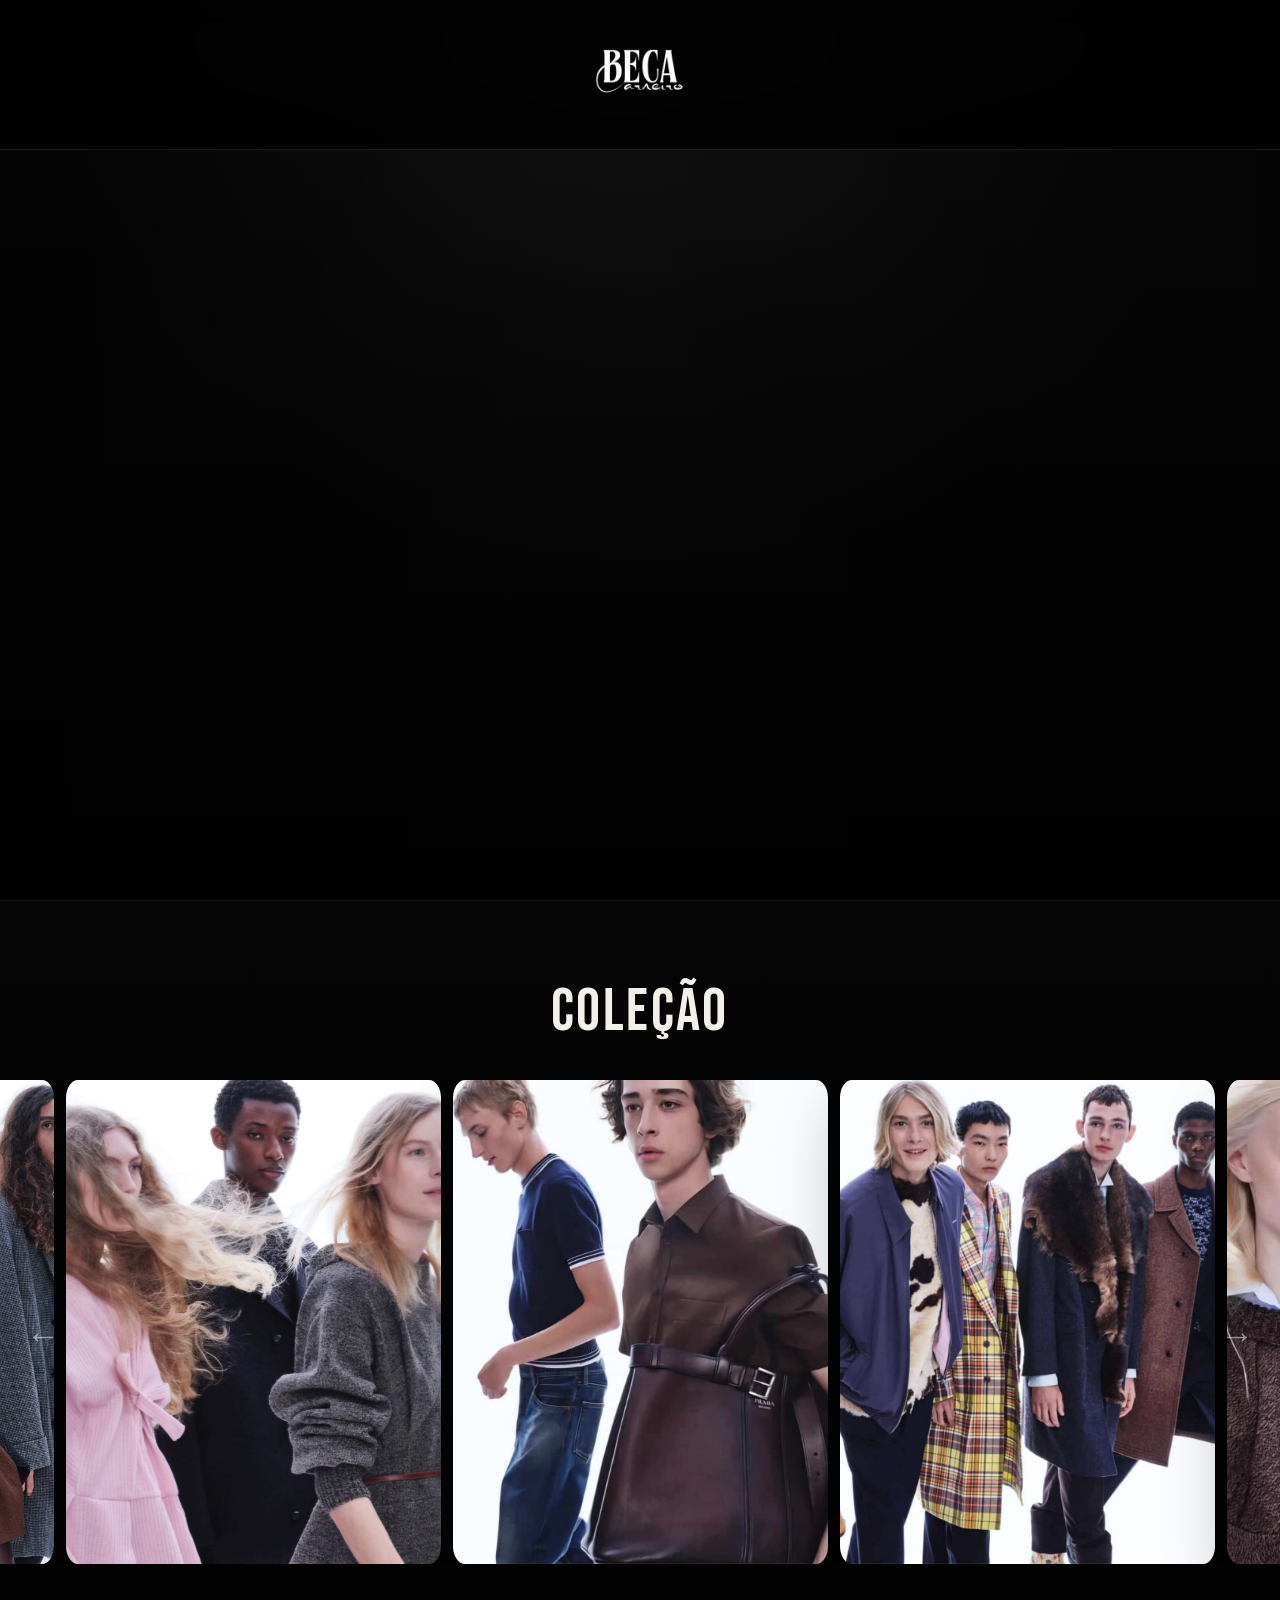
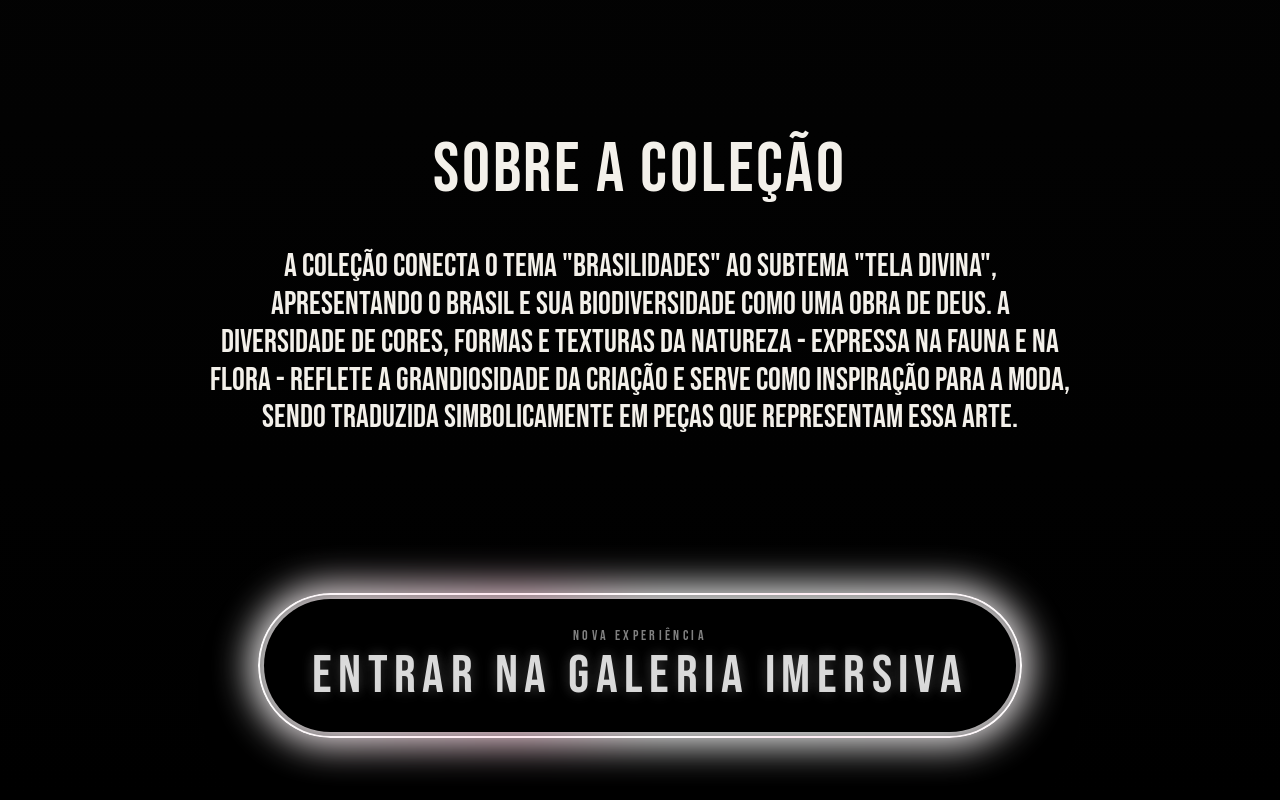
==== index.html @ 57ffba3f "Meu primeiro commit" ====
<!DOCTYPE html>
<html lang="pt-br">

<head>
    <meta charset="UTF-8">
    <meta name="viewport" content="width=device-width, initial-scale=1.0">
    <title>Beca Carneiro</title>
    <meta name="description"
        content="cada peça é pensada para destacar a sua essência. Trabalhamos com semijoias de alta qualidade, criadas com design moderno, brilho duradouro e acabamento impecável. Nosso propósito é oferecer acessórios que valorizam sua beleza natural e acompanham você em todos os momentos — do dia a dia às ocasiões mais especiais.">
    <link rel="stylesheet" href="css/reset.css">
    <link rel="stylesheet" href="css/slick.css">
    <link rel="stylesheet" href="css/slick-theme.css">
    <link rel="stylesheet" href="css/style.css">
</head>

<body>
    <header class="topo">
        <a class="topo-logo" href="index.html" aria-label="Voltar para a página inicial">
            <img src="assets/BECA-preto.png" alt="Beca Carneiro">
        </a>
       
    </header>

    <main>
        <section class="home">
            <video autoplay muted loop playsinline src="assets/video-gentle.mp4"></video>
        </section>

        <section class="galeria">
            <h2>Coleção</h2>

            <div class="galeria-fts">
                <img src="assets/galeria1.jpeg" alt="">
                <img src="assets/galeria2.jpeg" alt="">
                <img src="assets/galeria3.jpeg" alt="">
                <img src="assets/galeria4.jpeg" alt="">
                <img src="assets/galeria5.jpeg" alt="">
                <img src="assets/galeria6.jpeg" alt="">
            </div>

        </section>

        <section class="sobre">
            <div class="sobre-intro">
                <h2>Sobre a coleção</h2>
                <p class="sobre-destaque">
                    A coleção conecta o tema "Brasilidades" ao subtema "Tela Divina", apresentando o
                    Brasil e sua biodiversidade como uma obra de Deus. A diversidade de cores, formas e
                    texturas da natureza - expressa na fauna e na flora - reflete a grandiosidade da
                    criação e serve como inspiração para a moda, sendo traduzida simbolicamente em peças
                    que representam essa arte.
                </p>
            </div>
        </section>

        <section class="botao">
            <a class="botao-galeria" href="sobre.html">
                <span class="botao-surface" aria-hidden="true"></span>
                <span class="botao-kicker">Nova experiência</span>
                <strong>Entrar na galeria imersiva</strong>
                <small>Veja a moldura em destaque e navegue pela outra página</small>
            </a>
        </section>


    </main>
    <script src="https://code.jquery.com/jquery-3.7.1.min.js"
        integrity="sha256-/JqT3SQfawRcv/BIHPThkBvs0OEvtFFmqPF/lYI/Cxo=" crossorigin="anonymous"></script>
    <script src="js/slick.min.js"></script>
    
    <script src="js/script.js"></script>

</body>

</html>
---- css/style.css ----
body {
    background:
        radial-gradient(circle at top, rgba(255, 255, 255, 0.06), transparent 24%),
        linear-gradient(180deg, #070707 0%, #030303 58%, #000 100%);
    color: #f3f0ea;
    padding-top: 100px;
}

@font-face {
    font-family: 'BebasNeue-Regular';
    src: url(../fonts/BebasNeue-Regular.ttf) format("truetype");
    font-weight: normal;
    font-style: normal;
}

:root {
    --bebas: "BebasNeue-Regular";
    --paper: #f3f0ea;
    --muted: rgba(243, 240, 234, 0.72);
    --line: rgba(255, 255, 255, 0.1);
    --line-soft: rgba(255, 255, 255, 0.06);
    --panel: rgba(255, 255, 255, 0.03);
}

* {
    box-sizing: border-box;
}

.topo {
    position: fixed;
    top: 0;
    left: 0;
    z-index: 1000;
    width: 100%;
    min-height: 100px;
    display: flex;
    justify-content: center;
    align-items: center;
    padding: 18px 32px;
    background: rgba(0, 0, 0, 0.82);
    border-bottom: 1px solid var(--line);
    backdrop-filter: blur(14px);
}

.topo-logo {
    display: inline-flex;
    align-items: center;
}

.topo-logo img {
    width: 200px;
    display: block;
}

.topo-menu {
    display: flex;
    align-items: center;
    gap: 24px;
}

.topo-menu a {
    position: relative;
    color: var(--paper);
    font-family: var(--bebas);
    font-size: 28px;
    letter-spacing: 0.06em;
    text-decoration: none;
    transition: opacity .25s ease;
}

.topo-menu a::after {
    content: "";
    position: absolute;
    left: 0;
    bottom: -8px;
    width: 100%;
    height: 1px;
    background: rgba(255, 255, 255, 0.65);
    transform: scaleX(0);
    transform-origin: center;
    transition: transform .25s ease;
}

.topo-menu a:hover,
.topo-menu a[aria-current="page"] {
    opacity: 0.86;
}

.topo-menu a:hover::after,
.topo-menu a[aria-current="page"]::after {
    transform: scaleX(1);
}

.home {
    position: relative;
    min-height: calc(100vh - 100px);
    overflow: hidden;
    border-bottom: 1px solid var(--line-soft);
}

.home::before {
    content: "";
    position: absolute;
    inset: 0;
    background:
        linear-gradient(180deg, rgba(0, 0, 0, 0.1), rgba(0, 0, 0, 0.5) 78%, rgba(0, 0, 0, 0.75)),
        linear-gradient(90deg, rgba(0, 0, 0, 0.34), transparent 45%, rgba(0, 0, 0, 0.26));
    pointer-events: none;
}

.home video {
    display: block;
    width: 100%;
    height: calc(100vh - 100px);
    object-fit: cover;
    filter: saturate(0.8) contrast(1.04) brightness(0.8);
}

.galeria {
    padding: 84px 0 0;
}

.galeria h2,
.sobre h2 {
    margin: 0 0 28px;
    text-align: center;
    color: var(--paper);
    font-size: clamp(52px, 6vw, 60px);
    line-height: 0.92;
    letter-spacing: 0.04em;
    font-family: var(--bebas);
}

.galeria-fts {
    margin-top: 0;
    padding: 12px 0 26px;
}

.galeria-fts .slick-slide {
    padding: 0 6px;
}

.galeria-fts img {
    width: 100%;
    aspect-ratio: 0.8 / 1;
    object-fit: cover;
    display: block;
    border-radius: 18px;
    filter: grayscale(0.08) contrast(1.02);
    box-shadow: 0 26px 60px rgba(0, 0, 0, 0.22);
}

.galeria-fts .slick-slide.slick-center img {
    box-shadow: 0 38px 90px rgba(0, 0, 0, 0.36);
}

.galeria-fts .slick-prev:before,
.galeria-fts .slick-next:before {
    font-size: 34px;
    color: rgba(255, 255, 255, 0.7);
}

.galeria-fts .slick-prev {
    left: 26px;
    z-index: 1;
}

.galeria-fts .slick-next {
    right: 40px;
}

.sobre {
    max-width: 980px;
    margin: 110px auto 0;
    padding: 0 24px;
}

.sobre h2 {
    
    font-size: 70px;
}
.sobre p {
    color: var(--paper);
    font-family: var(--bebas);
    font-size: 32px;
}

.sobre-intro {
    text-align: center;
    display: grid;
    gap: 18px;
    padding: 38px 34px;
    
    border-radius: 26px;
    
}

.sobre-destaque {
    max-width: 100%;
    margin: 0 auto;
    font-size: clamp(24px, 2.8vw, 32px);
    line-height: 1.18;
    color: var(--muted);
}

.botao {
    display: flex;
    justify-content: center;
    padding: 120px 24px 64px;
}

.botao-galeria {
    position: relative;
    width: min(760px, 100%);
    display: grid;
    gap: 8px;
    padding: 34px 40px;
    border-radius: 999px;
    text-decoration: none;
    color: var(--paper);
    background: #000;
    border: 0;
    box-shadow: 0 24px 60px rgba(0, 0, 0, 0.36);
    overflow: visible;
    transition:
        transform .28s ease,
        background .28s ease,
        box-shadow .28s ease;
    isolation: isolate;
    z-index: 0;
}

.botao-galeria::after {
    content: "";
    position: absolute;
    inset: -10px;
    border-radius: inherit;
    background: linear-gradient(90deg, #ffffff 0%, #ffdbe8 34%, #ffffff 52%, #ffffff 70%, hsl(336, 100%, 99%) 100%);
    filter: blur(18px);
    opacity: 0.9;
    z-index: -1;
    pointer-events: none;
    transition:
        opacity .28s ease,
        transform .28s ease,
        filter .28s ease;
}

.botao-galeria::before {
    content: "";
    position: absolute;
    inset: -2px;
    border-radius: inherit;
    padding: 2px;
    background: linear-gradient(90deg, #fcfcfc 0%, #fffdfe 34%, #ffffff 52%, #ffd0e2 70%, #ffffff 100%);
    -webkit-mask:
        linear-gradient(#000 0 0) content-box,
        linear-gradient(#000 0 0);
    -webkit-mask-composite: xor;
    mask-composite: exclude;
    z-index: -1;
}

.botao-galeria > * {
    position: relative;
    z-index: 2;
}

.botao-galeria .botao-surface {
    position: absolute;
    inset: 4px;
    border-radius: inherit;
    background: #000;
    z-index: 1;
    pointer-events: none;
}

.botao-galeria:hover {
    transform: translateY(-5px);
    background: #000;
    box-shadow:
        0 30px 74px rgba(0, 0, 0, 0.46),
        0 0 24px rgba(255, 255, 255, 0.18),
        0 0 30px rgba(255, 255, 255, 0.16);
}


.botao-galeria:hover::after {
    transform: scale(1.03);
    filter: blur(24px);
    opacity: 1;
}

.botao-kicker {
    position: relative;
    z-index: 1;
    font-family: var(--bebas);
    font-size: 14px;
    letter-spacing: 0.24em;
    text-transform: uppercase;
    text-align: center;
    color: rgba(255, 255, 255, 0.5);
}

.botao-galeria strong {
    position: relative;
    z-index: 1;
    font-family: var(--bebas);
    font-size: clamp(34px, 4.2vw, 54px);
    line-height: 0.94;
    letter-spacing: 0.12em;
    text-align: center;
    font-weight: 400;
    color: rgba(255, 255, 255, 0.84);
    text-shadow:
        0 0 14px rgba(255, 255, 255, 0.14),
        0 0 14px rgba(255, 253, 254, 0.12);
}

.botao-galeria small {
    position: relative;
    z-index: 1;
    display: none;
}

@media (max-width: 600px) {
    body {
        padding-top: 88px;
    }

    .topo {
        min-height: 88px;
        padding: 14px 16px;
    }

    .topo img {
        width: 140px;
    }

    .topo-menu {
        gap: 14px;
    }

    .topo-menu a {
        font-size: 20px;
    }

    .home {
        min-height: calc(100vh - 88px);
    }

    .home video {
        height: calc(100vh - 88px);
    }

    .galeria {
        padding-top: 68px;
    }

    .sobre {
        margin-top: 76px;
        padding: 0 16px;
    }

    .sobre-intro {
        padding: 22px;
        border-radius: 20px;
    }

    .sobre p {
        font-size: 18px;
    }

    .botao {
        padding: 92px 16px 34px;
    }

    .botao-galeria {
        width: min(100%, 420px);
        gap: 6px;
        padding: 24px 22px;
    }
}
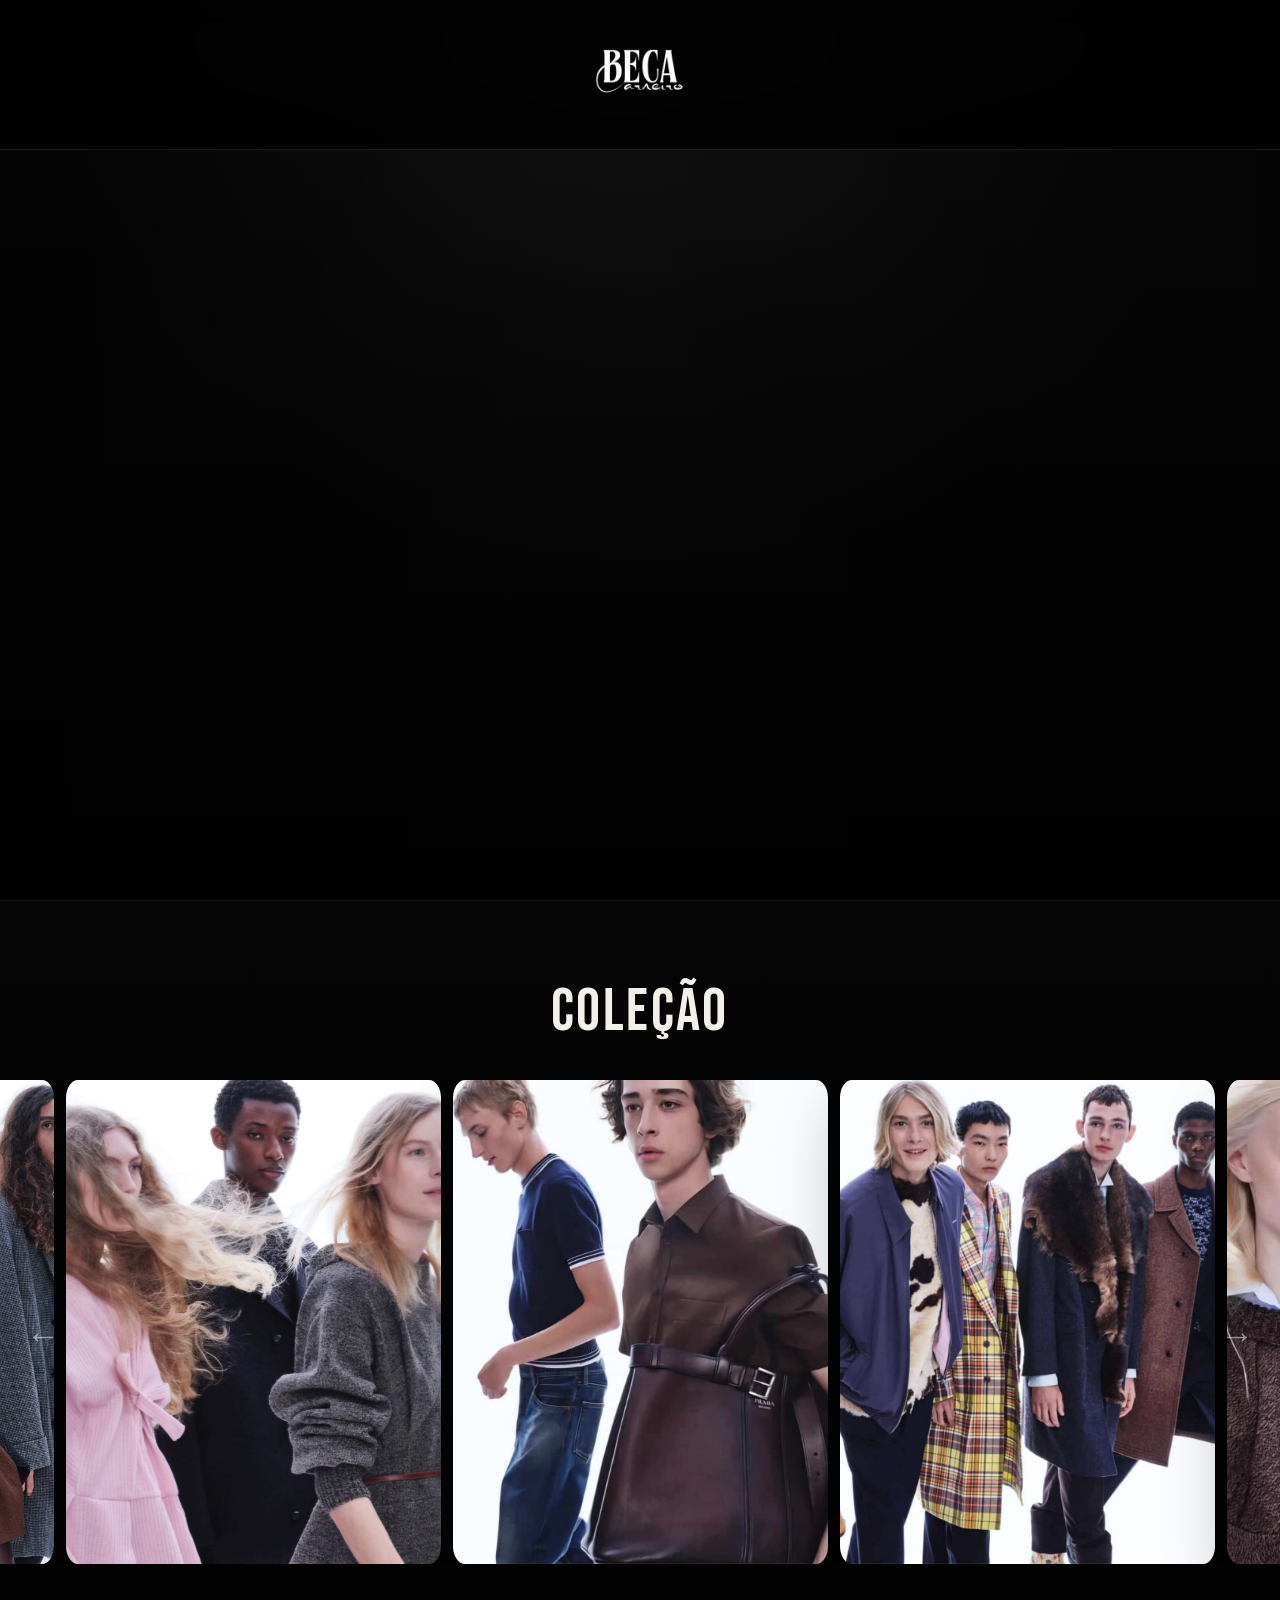
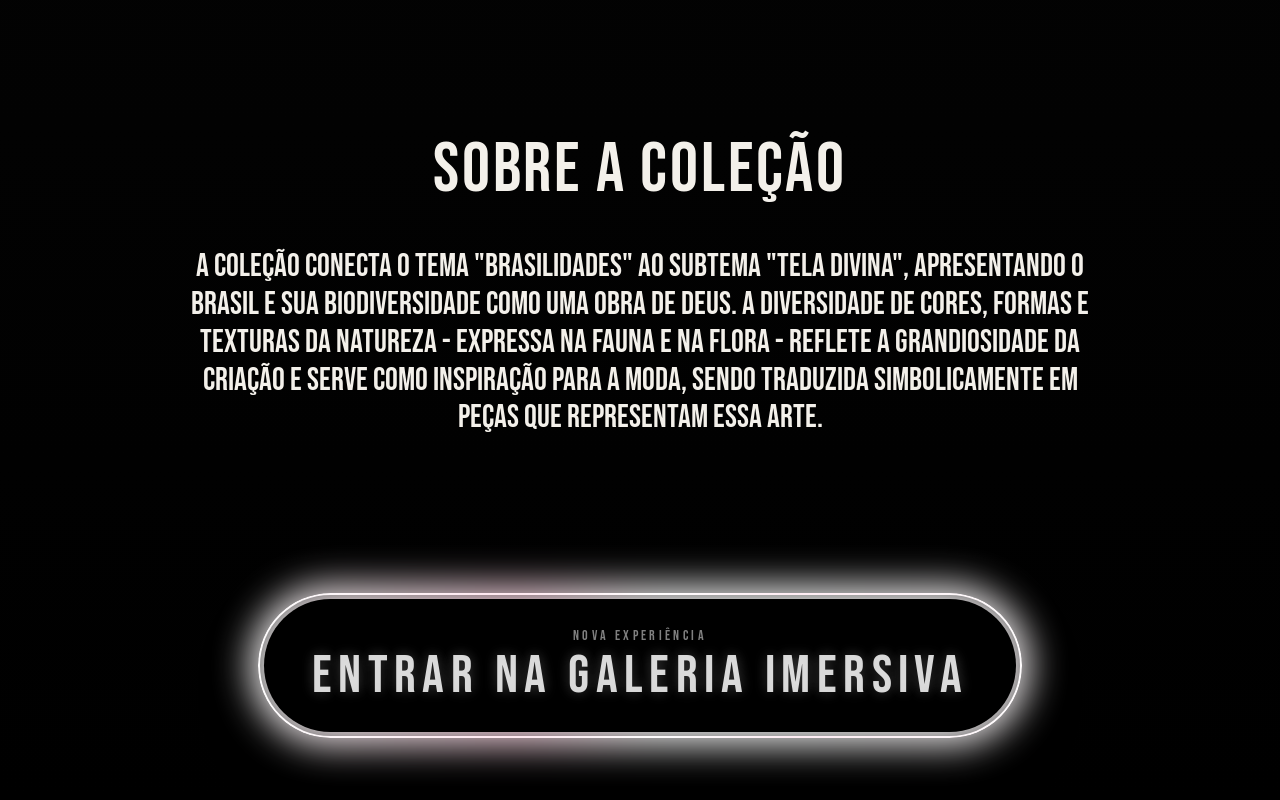
==== commit e5400f09: "Responsivo: Ajuste no responsivo de celular e tablet" ====
--- a/index.html
+++ b/index.html
@@ -11,6 +11,7 @@
     <link rel="stylesheet" href="css/slick.css">
     <link rel="stylesheet" href="css/slick-theme.css">
     <link rel="stylesheet" href="css/style.css">
+    <link rel="stylesheet" href="css/responsivo.css">
 </head>
 
 <body>
--- a/css/style.css
+++ b/css/style.css
@@ -24,6 +24,15 @@
 
 * {
     box-sizing: border-box;
+}
+
+html {
+    overflow-x: hidden;
+}
+
+img,
+video {
+    max-width: 100%;
 }
 
 .topo {
@@ -117,7 +126,7 @@
 }
 
 .galeria {
-    padding: 84px 0 0;
+    padding: clamp(56px, 8vw, 84px) 0 0;
 }
 
 .galeria h2,
@@ -170,19 +179,19 @@
 }
 
 .sobre {
-    max-width: 980px;
-    margin: 110px auto 0;
-    padding: 0 24px;
+    width: min(980px, calc(100% - 48px));
+    margin: clamp(72px, 10vw, 110px) auto 0;
+    padding: 0;
 }
 
 .sobre h2 {
     
-    font-size: 70px;
+    font-size: clamp(44px, 8vw, 70px);
 }
 .sobre p {
     color: var(--paper);
     font-family: var(--bebas);
-    font-size: 32px;
+    font-size: clamp(22px, 3.5vw, 32px);
 }
 
 .sobre-intro {
@@ -206,7 +215,7 @@
 .botao {
     display: flex;
     justify-content: center;
-    padding: 120px 24px 64px;
+    padding: clamp(76px, 10vw, 120px) 24px clamp(40px, 7vw, 64px);
 }
 
 .botao-galeria {
@@ -306,7 +315,7 @@
     position: relative;
     z-index: 1;
     font-family: var(--bebas);
-    font-size: clamp(34px, 4.2vw, 54px);
+    font-size: clamp(30px, 4.2vw, 54px);
     line-height: 0.94;
     letter-spacing: 0.12em;
     text-align: center;
@@ -322,62 +331,3 @@
     z-index: 1;
     display: none;
 }
-
-@media (max-width: 600px) {
-    body {
-        padding-top: 88px;
-    }
-
-    .topo {
-        min-height: 88px;
-        padding: 14px 16px;
-    }
-
-    .topo img {
-        width: 140px;
-    }
-
-    .topo-menu {
-        gap: 14px;
-    }
-
-    .topo-menu a {
-        font-size: 20px;
-    }
-
-    .home {
-        min-height: calc(100vh - 88px);
-    }
-
-    .home video {
-        height: calc(100vh - 88px);
-    }
-
-    .galeria {
-        padding-top: 68px;
-    }
-
-    .sobre {
-        margin-top: 76px;
-        padding: 0 16px;
-    }
-
-    .sobre-intro {
-        padding: 22px;
-        border-radius: 20px;
-    }
-
-    .sobre p {
-        font-size: 18px;
-    }
-
-    .botao {
-        padding: 92px 16px 34px;
-    }
-
-    .botao-galeria {
-        width: min(100%, 420px);
-        gap: 6px;
-        padding: 24px 22px;
-    }
-}
--- a/css/responsivo.css
+++ b/css/responsivo.css
@@ -0,0 +1,354 @@
+@media (max-width: 1024px) {
+    body {
+        padding-top: 92px;
+    }
+
+    .topo {
+        min-height: 92px;
+        padding: 16px 24px;
+    }
+
+    .topo-logo img {
+        width: 170px;
+    }
+
+    .home,
+    .home video {
+        min-height: calc(100svh - 92px);
+        height: calc(100svh - 92px);
+    }
+
+    .galeria-fts {
+        padding-bottom: 18px;
+    }
+
+    .galeria-fts img {
+        border-radius: 14px;
+    }
+
+    .sobre-intro {
+        padding: 30px 22px;
+    }
+
+    .hero-sobre {
+        grid-template-columns: 1fr;
+        gap: 14px;
+        padding-top: 24px;
+    }
+
+    .frame-scene {
+        min-height: auto;
+    }
+
+    .model-carousel {
+        max-width: 900px;
+        min-height: 590px;
+    }
+
+    .model-slide {
+        flex-basis: min(490px, 70vw);
+    }
+
+    .modelo-3d {
+        width: 68%;
+    }
+}
+
+@media (max-width: 760px) {
+    .galeria h2,
+    .sobre h2 {
+        margin-bottom: 20px;
+        font-size: clamp(42px, 13vw, 58px);
+    }
+
+    .galeria-fts .slick-slide {
+        padding: 0 5px;
+    }
+
+    .galeria-fts img {
+        aspect-ratio: 0.78 / 1;
+    }
+
+    .sobre {
+        width: min(100% - 28px, 620px);
+    }
+
+    .sobre-destaque {
+        line-height: 1.22;
+    }
+
+    .botao-galeria {
+        border-radius: 34px;
+    }
+}
+
+@media (max-width: 720px) {
+    body {
+        padding-top: 92px;
+    }
+
+    .topo {
+        min-height: 84px;
+        padding: 14px 16px;
+    }
+
+    .topo-logo img {
+        width: 140px;
+    }
+
+    .galeria-imersiva {
+        width: min(100% - 16px, 100%);
+        padding: 14px 0 38px;
+    }
+
+    .model-carousel {
+        min-height: min(118vw, 520px);
+        overflow: hidden;
+        transform: none !important;
+    }
+
+    .model-track {
+        gap: 18px;
+    }
+
+    .model-slide {
+        flex-basis: min(82vw, 390px);
+        opacity: 0;
+        transform: scale(0.82);
+    }
+
+    .model-slide.is-active {
+        opacity: 1;
+        transform: scale(1);
+    }
+
+    .frame-inner {
+        border-radius: 18px;
+    }
+
+    .modelo-3d {
+        top: 7%;
+        width: 78%;
+        height: 80%;
+    }
+
+    .frame-nav {
+        width: 52px;
+        height: 52px;
+        top: 48%;
+    }
+
+    .frame-nav span {
+        font-size: 30px;
+    }
+
+    .frame-scene {
+        flex-direction: column;
+        gap: 14px;
+        transform: none !important;
+    }
+
+    .frame-stage,
+    .scene-glow {
+        transform: none !important;
+    }
+
+    .frame-nav-prev {
+        left: 8px;
+    }
+
+    .frame-nav-next {
+        right: 8px;
+    }
+}
+
+@media (max-width: 600px) {
+    body {
+        padding-top: 88px;
+    }
+
+    .topo {
+        min-height: 88px;
+        padding: 14px 16px;
+    }
+
+    .topo img {
+        width: 140px;
+    }
+
+    .topo-menu {
+        gap: 14px;
+    }
+
+    .topo-menu a {
+        font-size: 20px;
+    }
+
+    .home {
+        min-height: calc(100vh - 88px);
+    }
+
+    .home video {
+        height: calc(100vh - 88px);
+    }
+
+    .galeria {
+        padding-top: 56px;
+    }
+
+    .sobre {
+        margin-top: 62px;
+    }
+
+    .sobre-intro {
+        padding: 22px;
+        border-radius: 20px;
+    }
+
+    .sobre p {
+        font-size: 21px;
+    }
+
+    .botao {
+        padding: 92px 16px 34px;
+    }
+
+    .botao-galeria {
+        width: min(100%, 420px);
+        gap: 6px;
+        padding: 24px 22px;
+    }
+
+    .botao-kicker {
+        font-size: 12px;
+        letter-spacing: 0.18em;
+    }
+
+    .botao-galeria strong {
+        font-size: clamp(28px, 10vw, 40px);
+        letter-spacing: 0.08em;
+    }
+}
+
+@media (max-width: 480px) {
+    body {
+        padding-top: 78px;
+    }
+
+    .topo {
+        min-height: 74px;
+        padding: 12px 14px;
+    }
+
+    .topo-logo img {
+        width: 118px;
+    }
+
+    .model-carousel {
+        min-height: min(124vw, 470px);
+    }
+
+    .model-slide {
+        flex-basis: min(88vw, 340px);
+    }
+
+    .modelo-3d {
+        top: 8%;
+        width: 82%;
+        height: 78%;
+    }
+
+    .frame-nav {
+        width: 44px;
+        height: 44px;
+        top: 47%;
+    }
+
+    .frame-nav span {
+        font-size: 26px;
+    }
+
+    .frame-meta-label {
+        padding: 7px 10px;
+        font-size: 12px;
+        letter-spacing: 0.14em;
+    }
+
+    .frame-model-name {
+        font-size: 28px;
+    }
+
+    .frame-model-count {
+        font-size: 13px;
+    }
+
+    .carousel-dots {
+        gap: 8px;
+        margin-top: 12px;
+    }
+
+    .carousel-dots span {
+        width: 8px;
+        height: 8px;
+    }
+}
+
+@media (max-width: 420px) {
+    body {
+        padding-top: 76px;
+    }
+
+    .topo {
+        min-height: 76px;
+        padding: 12px 14px;
+    }
+
+    .topo img {
+        width: 118px;
+    }
+
+    .home,
+    .home video {
+        min-height: calc(100svh - 76px);
+        height: calc(100svh - 76px);
+    }
+
+    .galeria {
+        padding-top: 46px;
+    }
+
+    .sobre-intro {
+        padding: 12px 4px;
+    }
+
+    .sobre p {
+        font-size: 19px;
+    }
+
+    .botao {
+        padding: 68px 14px 30px;
+    }
+
+    .botao-galeria {
+        padding: 22px 16px;
+        border-radius: 28px;
+    }
+}
+
+@media (max-width: 360px) {
+    .model-slide {
+        flex-basis: 90vw;
+    }
+
+    .model-carousel {
+        min-height: 430px;
+    }
+
+    .frame-nav-prev {
+        left: 2px;
+    }
+
+    .frame-nav-next {
+        right: 2px;
+    }
+}
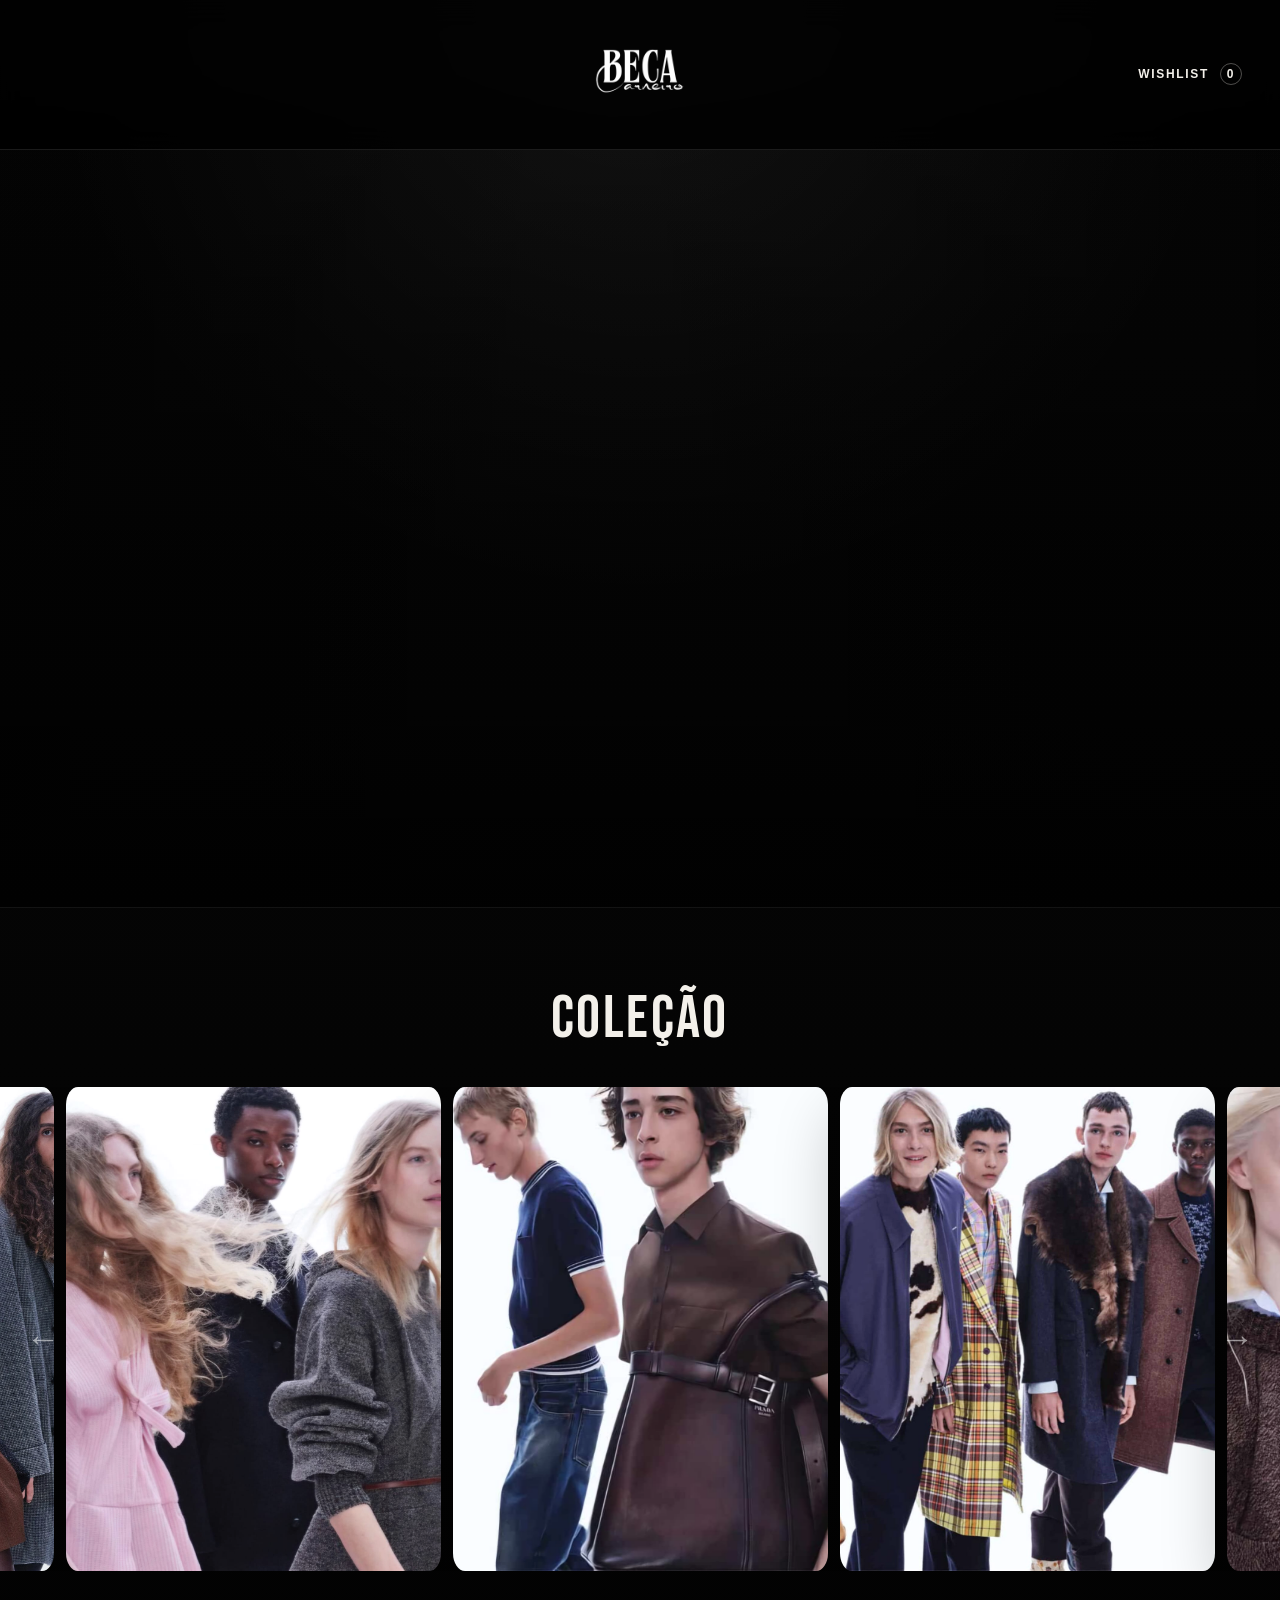
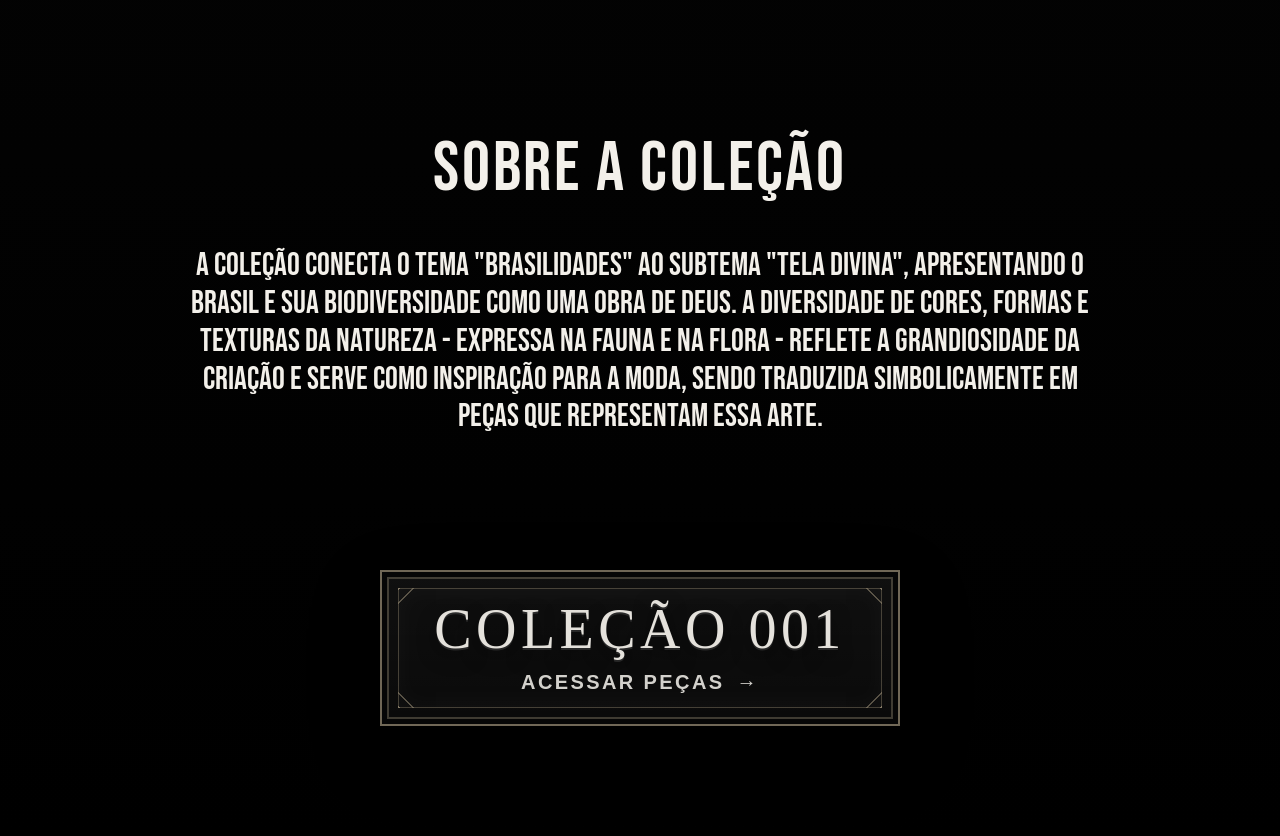
==== commit f9ff4518: ":remover: remoção das imagens 3D e deixando em um estilo mas de site de vendas" ====
--- a/index.html
+++ b/index.html
@@ -19,8 +19,11 @@
         <a class="topo-logo" href="index.html" aria-label="Voltar para a página inicial">
             <img src="assets/BECA-preto.png" alt="Beca Carneiro">
         </a>
+        <a class="topo-wishlist" href="wishlist.html">Wishlist <span data-wishlist-count>0</span></a>
        
     </header>
+
+    
 
     <main>
         <section class="home">
@@ -54,15 +57,12 @@
             </div>
         </section>
 
-        <section class="botao">
-            <a class="botao-galeria" href="sobre.html">
-                <span class="botao-surface" aria-hidden="true"></span>
-                <span class="botao-kicker">Nova experiência</span>
-                <strong>Entrar na galeria imersiva</strong>
-                <small>Veja a moldura em destaque e navegue pela outra página</small>
+        <section class="colecoes-acesso" aria-label="Acessos das coleções">
+            <a class="colecao-card" href="colecao-001.html">
+                <span class="colecao-numero">Coleção 001</span>
+                <span class="colecao-acao">Acessar peças <span aria-hidden="true">→</span></span>
             </a>
         </section>
-
 
     </main>
     <script src="https://code.jquery.com/jquery-3.7.1.min.js"
@@ -70,6 +70,7 @@
     <script src="js/slick.min.js"></script>
     
     <script src="js/script.js"></script>
+    <script src="js/wishlist.js"></script>
 
 </body>
 
--- a/css/style.css
+++ b/css/style.css
@@ -61,6 +61,37 @@
     display: block;
 }
 
+.topo-wishlist {
+    position: absolute;
+    right: clamp(16px, 4vw, 38px);
+    top: 50%;
+    transform: translateY(-50%);
+    color: var(--paper);
+    font-family: Arial, Helvetica, sans-serif;
+    font-size: 12px;
+    font-weight: 700;
+    letter-spacing: 0.14em;
+    text-decoration: none;
+    text-transform: uppercase;
+    transition: color .2s ease;
+}
+
+.topo-wishlist:hover,
+.topo-wishlist:focus-visible,
+.topo-wishlist[aria-current="page"] {
+    color: rgba(243, 240, 234, 0.64);
+}
+
+.topo-wishlist span {
+    display: inline-grid;
+    place-items: center;
+    min-width: 22px;
+    min-height: 22px;
+    margin-left: 6px;
+    border: 1px solid rgba(243, 240, 234, 0.32);
+    border-radius: 50%;
+}
+
 .topo-menu {
     display: flex;
     align-items: center;
@@ -212,122 +243,455 @@
     color: var(--muted);
 }
 
-.botao {
-    display: flex;
-    justify-content: center;
-    padding: clamp(76px, 10vw, 120px) 24px clamp(40px, 7vw, 64px);
-}
-
-.botao-galeria {
+.colecoes-acesso {
+    width: min(520px, calc(100% - 48px));
+    margin: clamp(64px, 8vw, 96px) auto clamp(72px, 9vw, 110px);
+    display: grid;
+}
+
+.colecao-card {
     position: relative;
-    width: min(760px, 100%);
-    display: grid;
-    gap: 8px;
-    padding: 34px 40px;
-    border-radius: 999px;
+    display: grid;
+    place-items: center;
+    min-height: clamp(112px, 12vw, 150px);
+    padding: clamp(22px, 3vw, 32px) clamp(16px, 3vw, 34px);
+    color: rgba(245, 242, 236, 0.92);
     text-decoration: none;
-    color: var(--paper);
-    background: #000;
-    border: 0;
-    box-shadow: 0 24px 60px rgba(0, 0, 0, 0.36);
-    overflow: visible;
+    text-transform: uppercase;
+    background:
+        linear-gradient(180deg, rgba(255, 255, 255, 0.035), rgba(255, 255, 255, 0.01)),
+        #070707;
+    border: 2px solid rgba(151, 139, 116, 0.72);
+    box-shadow:
+        inset 0 0 0 5px #060606,
+        inset 0 0 0 7px rgba(151, 139, 116, 0.38),
+        0 26px 70px rgba(0, 0, 0, 0.32);
+    overflow: hidden;
+    isolation: isolate;
+    transition:
+        transform .24s ease,
+        border-color .24s ease,
+        box-shadow .24s ease;
+}
+
+.colecao-card::before,
+.colecao-card::after {
+    content: "";
+    position: absolute;
+    inset: 16px;
+    pointer-events: none;
+    z-index: -1;
+}
+
+.colecao-card::before {
+    border: 1px solid rgba(151, 139, 116, 0.42);
+    box-shadow: inset 0 0 26px rgba(255, 255, 255, 0.035);
+}
+
+.colecao-card::after {
+    background:
+        linear-gradient(135deg, rgba(151, 139, 116, 0.78) 0 2px, transparent 2px 10px, rgba(151, 139, 116, 0.54) 10px 12px, transparent 12px) top left / 48px 48px no-repeat,
+        linear-gradient(225deg, rgba(151, 139, 116, 0.78) 0 2px, transparent 2px 10px, rgba(151, 139, 116, 0.54) 10px 12px, transparent 12px) top right / 48px 48px no-repeat,
+        linear-gradient(45deg, rgba(151, 139, 116, 0.78) 0 2px, transparent 2px 10px, rgba(151, 139, 116, 0.54) 10px 12px, transparent 12px) bottom left / 48px 48px no-repeat,
+        linear-gradient(315deg, rgba(151, 139, 116, 0.78) 0 2px, transparent 2px 10px, rgba(151, 139, 116, 0.54) 10px 12px, transparent 12px) bottom right / 48px 48px no-repeat;
+}
+
+.colecao-card:hover,
+.colecao-card:focus-visible {
+    transform: translateY(-4px);
+    border-color: rgba(232, 222, 198, 0.86);
+    box-shadow:
+        inset 0 0 0 5px #060606,
+        inset 0 0 0 7px rgba(232, 222, 198, 0.5),
+        0 32px 86px rgba(0, 0, 0, 0.45);
+}
+
+.colecao-numero {
+    display: block;
+    font-family: Georgia, "Times New Roman", serif;
+    font-size: clamp(32px, 4.6vw, 56px);
+    line-height: 0.92;
+    letter-spacing: 0.08em;
+    text-align: center;
+    text-shadow:
+        0 2px 0 rgba(255, 255, 255, 0.12),
+        0 8px 18px rgba(0, 0, 0, 0.7);
+}
+
+.colecao-acao {
+    display: inline-flex;
+    align-items: center;
+    gap: 12px;
+    margin-top: 16px;
+    font-family: Arial, Helvetica, sans-serif;
+    font-size: clamp(13px, 1.8vw, 20px);
+    font-weight: 700;
+    line-height: 1;
+    letter-spacing: 0.12em;
+    color: rgba(245, 242, 236, 0.86);
+}
+
+.pagina-colecao {
+    padding-bottom: clamp(70px, 9vw, 120px);
+}
+
+.colecao-hero {
+    width: min(1120px, calc(100% - 48px));
+    margin: 0 auto;
+    padding: clamp(54px, 8vw, 88px) 0 clamp(30px, 5vw, 54px);
+    text-align: center;
+}
+
+.colecao-hero p {
+    margin: 0 0 12px;
+    font-family: Arial, Helvetica, sans-serif;
+    font-size: clamp(13px, 1.5vw, 16px);
+    font-weight: 700;
+    letter-spacing: 0.24em;
+    text-transform: uppercase;
+    color: var(--muted);
+}
+
+.colecao-hero h1 {
+    margin: 0;
+    font-family: var(--bebas);
+    font-size: clamp(62px, 9vw, 112px);
+    font-weight: 400;
+    line-height: 0.9;
+    letter-spacing: 0.05em;
+    text-transform: uppercase;
+    color: var(--paper);
+}
+
+.pecas-grid {
+    width: min(1120px, calc(100% - 48px));
+    margin: 0 auto;
+    display: grid;
+    grid-template-columns: repeat(2, minmax(0, 1fr));
+    gap: clamp(18px, 3vw, 34px);
+}
+
+.peca-card {
+    min-width: 0;
+    background: rgba(255, 255, 255, 0.035);
+    border: 1px solid rgba(255, 255, 255, 0.1);
+    box-shadow: 0 24px 70px rgba(0, 0, 0, 0.32);
+    overflow: hidden;
+}
+
+.peca-card img {
+    display: block;
+    width: 100%;
+    aspect-ratio: 0.78 / 1;
+    object-fit: cover;
+}
+
+.peca-link {
+    display: block;
+    color: inherit;
+    text-decoration: none;
+    overflow: hidden;
+}
+
+.peca-link img {
     transition:
         transform .28s ease,
-        background .28s ease,
-        box-shadow .28s ease;
-    isolation: isolate;
-    z-index: 0;
-}
-
-.botao-galeria::after {
-    content: "";
+        filter .28s ease;
+}
+
+.peca-link:hover img,
+.peca-link:focus-visible img {
+    transform: scale(1.025);
+    filter: brightness(0.86);
+}
+
+.wishlist-btn {
+    width: 100%;
+    min-height: 76px;
+    display: flex;
+    flex-direction: column;
+    align-items: center;
+    justify-content: center;
+    gap: 6px;
+    padding: 14px 20px 16px;
+    border: 0;
+    border-top: 1px solid rgba(255, 255, 255, 0.1);
+    color: var(--paper);
+    background: #080808;
+    font-family: Arial, Helvetica, sans-serif;
+    font-size: 14px;
+    font-weight: 700;
+    letter-spacing: 0.16em;
+    text-transform: uppercase;
+    cursor: pointer;
+    transition:
+        color .2s ease;
+}
+
+.wishlist-btn::before {
+    content: "♡";
+    display: block;
+    color: transparent;
+    -webkit-text-stroke: 1.4px #fff;
+    font-size: 24px;
+    line-height: 1;
+    font-weight: 400;
+}
+
+.wishlist-btn:hover,
+.wishlist-btn:focus-visible {
+    color: rgba(245, 242, 236, 0.58);
+    outline: none;
+}
+
+.wishlist-btn:hover::before,
+.wishlist-btn:focus-visible::before {
+    -webkit-text-stroke-color: rgba(245, 242, 236, 0.58);
+}
+
+.wishlist-btn.is-saved {
+    color: var(--paper);
+}
+
+.wishlist-btn.is-saved::before {
+    content: "♥";
+    color: var(--paper);
+    -webkit-text-stroke-color: var(--paper);
+}
+
+.pagina-peca {
+    width: min(1180px, calc(100% - 48px));
+    margin: 0 auto;
+    padding: clamp(42px, 6vw, 76px) 0 clamp(72px, 9vw, 120px);
+}
+
+.voltar-colecao {
+    display: inline-flex;
+    margin-bottom: 28px;
+    color: var(--muted);
+    font-family: Arial, Helvetica, sans-serif;
+    font-size: 13px;
+    font-weight: 700;
+    letter-spacing: 0.12em;
+    text-decoration: none;
+    text-transform: uppercase;
+    transition: color .2s ease;
+}
+
+.voltar-colecao:hover,
+.voltar-colecao:focus-visible {
+    color: var(--paper);
+}
+
+.detalhe-peca {
+    display: grid;
+    grid-template-columns: minmax(0, 1.08fr) minmax(320px, 0.72fr);
+    gap: clamp(28px, 5vw, 62px);
+    align-items: start;
+}
+
+.peca-imagem-principal {
+    position: relative;
+    background: #f7f6f2;
+    overflow: hidden;
+}
+
+.peca-slides img {
+    display: block;
+    width: 100%;
+    aspect-ratio: 0.78 / 1;
+    object-fit: contain;
+}
+
+.carrossel-seta {
     position: absolute;
-    inset: -10px;
-    border-radius: inherit;
-    background: linear-gradient(90deg, #ffffff 0%, #ffdbe8 34%, #ffffff 52%, #ffffff 70%, hsl(336, 100%, 99%) 100%);
-    filter: blur(18px);
-    opacity: 0.9;
-    z-index: -1;
-    pointer-events: none;
+    top: 50%;
+    z-index: 2;
+    width: 46px;
+    height: 46px;
+    display: grid;
+    place-items: center;
+    border: 1px solid rgba(0, 0, 0, 0.14);
+    border-radius: 50%;
+    color: #101010;
+    background: rgba(255, 255, 255, 0.74);
+    font-size: 34px;
+    line-height: 1;
+    cursor: pointer;
+    transform: translateY(-50%);
     transition:
-        opacity .28s ease,
-        transform .28s ease,
-        filter .28s ease;
-}
-
-.botao-galeria::before {
-    content: "";
-    position: absolute;
-    inset: -2px;
-    border-radius: inherit;
-    padding: 2px;
-    background: linear-gradient(90deg, #fcfcfc 0%, #fffdfe 34%, #ffffff 52%, #ffd0e2 70%, #ffffff 100%);
-    -webkit-mask:
-        linear-gradient(#000 0 0) content-box,
-        linear-gradient(#000 0 0);
-    -webkit-mask-composite: xor;
-    mask-composite: exclude;
-    z-index: -1;
-}
-
-.botao-galeria > * {
-    position: relative;
-    z-index: 2;
-}
-
-.botao-galeria .botao-surface {
-    position: absolute;
-    inset: 4px;
-    border-radius: inherit;
-    background: #000;
-    z-index: 1;
-    pointer-events: none;
-}
-
-.botao-galeria:hover {
-    transform: translateY(-5px);
-    background: #000;
-    box-shadow:
-        0 30px 74px rgba(0, 0, 0, 0.46),
-        0 0 24px rgba(255, 255, 255, 0.18),
-        0 0 30px rgba(255, 255, 255, 0.16);
-}
-
-
-.botao-galeria:hover::after {
-    transform: scale(1.03);
-    filter: blur(24px);
-    opacity: 1;
-}
-
-.botao-kicker {
-    position: relative;
-    z-index: 1;
+        background .2s ease,
+        transform .2s ease;
+}
+
+.carrossel-seta:hover,
+.carrossel-seta:focus-visible {
+    background: #fff;
+    transform: translateY(-50%) scale(1.06);
+}
+
+.carrossel-anterior {
+    left: 18px;
+}
+
+.carrossel-proxima {
+    right: 18px;
+}
+
+.peca-miniaturas {
+    margin-top: 12px;
+}
+
+.peca-miniaturas .slick-slide {
+    padding: 0 5px;
+}
+
+.peca-miniaturas .slick-slide > div {
+    border: 1px solid transparent;
+    background: rgba(255, 255, 255, 0.08);
+    cursor: pointer;
+    overflow: hidden;
+}
+
+.peca-miniaturas .slick-current > div {
+    border-color: var(--paper);
+}
+
+.peca-miniaturas img {
+    display: block;
+    width: 100%;
+    aspect-ratio: 0.78 / 1;
+    object-fit: cover;
+}
+
+.peca-info {
+    position: sticky;
+    top: 124px;
+    padding-top: 10px;
+}
+
+.peca-marca {
+    margin: 0 0 16px;
+    padding-top: 24px;
+    border-top: 2px solid var(--paper);
+    color: var(--paper);
+    font-family: Arial, Helvetica, sans-serif;
+    font-size: 14px;
+    font-weight: 700;
+    letter-spacing: 0.18em;
+    text-transform: uppercase;
+}
+
+.peca-info h1 {
+    margin: 0 0 14px;
+    color: var(--paper);
     font-family: var(--bebas);
+    font-size: clamp(50px, 7vw, 86px);
+    font-weight: 400;
+    line-height: 0.9;
+    letter-spacing: 0.06em;
+    text-transform: uppercase;
+}
+
+.peca-info p {
+    margin: 0;
+    color: var(--muted);
+    font-family: Arial, Helvetica, sans-serif;
+    font-size: 17px;
+    line-height: 1.55;
+}
+
+.peca-detalhes {
+    display: grid;
+    gap: 14px;
+    margin: 28px 0;
+    padding: 0;
+}
+
+.peca-detalhes div {
+    display: flex;
+    justify-content: space-between;
+    gap: 18px;
+    padding-bottom: 12px;
+    border-bottom: 1px solid rgba(255, 255, 255, 0.1);
+}
+
+.peca-detalhes dt,
+.peca-detalhes dd {
+    margin: 0;
+    font-family: Arial, Helvetica, sans-serif;
     font-size: 14px;
-    letter-spacing: 0.24em;
-    text-transform: uppercase;
+}
+
+.peca-detalhes dt {
+    color: rgba(243, 240, 234, 0.5);
+}
+
+.peca-detalhes dd {
+    color: var(--paper);
+    text-align: right;
+}
+
+.wishlist-detalhe {
+    border: 1px solid rgba(255, 255, 255, 0.16);
+}
+
+.pagina-wishlist {
+    padding-bottom: clamp(72px, 9vw, 120px);
+}
+
+.wishlist-grid {
+    width: min(1120px, calc(100% - 48px));
+    margin: 0 auto;
+    display: grid;
+    grid-template-columns: repeat(2, minmax(0, 1fr));
+    gap: clamp(18px, 3vw, 34px);
+}
+
+.wishlist-card {
+    min-width: 0;
+    background: rgba(255, 255, 255, 0.035);
+    border: 1px solid rgba(255, 255, 255, 0.1);
+    box-shadow: 0 24px 70px rgba(0, 0, 0, 0.32);
+    overflow: hidden;
+}
+
+.wishlist-card img {
+    display: block;
+    width: 100%;
+    aspect-ratio: 0.78 / 1;
+    object-fit: cover;
+}
+
+.wishlist-card h2 {
+    margin: 0;
+    padding: 20px 18px 0;
+    color: var(--paper);
+    font-family: var(--bebas);
+    font-size: clamp(34px, 5vw, 54px);
+    font-weight: 400;
+    letter-spacing: 0.06em;
+    text-transform: uppercase;
+}
+
+.wishlist-vazia {
+    width: min(720px, calc(100% - 48px));
+    margin: 0 auto;
+    padding: 44px 24px;
     text-align: center;
-    color: rgba(255, 255, 255, 0.5);
-}
-
-.botao-galeria strong {
-    position: relative;
-    z-index: 1;
+    border: 1px solid rgba(255, 255, 255, 0.1);
+    background: rgba(255, 255, 255, 0.035);
+}
+
+.wishlist-vazia p {
+    margin: 0 0 24px;
+    color: var(--paper);
     font-family: var(--bebas);
-    font-size: clamp(30px, 4.2vw, 54px);
-    line-height: 0.94;
-    letter-spacing: 0.12em;
-    text-align: center;
-    font-weight: 400;
-    color: rgba(255, 255, 255, 0.84);
-    text-shadow:
-        0 0 14px rgba(255, 255, 255, 0.14),
-        0 0 14px rgba(255, 253, 254, 0.12);
-}
-
-.botao-galeria small {
-    position: relative;
-    z-index: 1;
-    display: none;
-}
+    font-size: clamp(34px, 6vw, 56px);
+    letter-spacing: 0.05em;
+    text-transform: uppercase;
+}
+
+[hidden] {
+    display: none !important;
+}
--- a/css/responsivo.css
+++ b/css/responsivo.css
@@ -1,17 +1,10 @@
-@media (max-width: 1024px) {
-    body {
-        padding-top: 92px;
-    }
-
-    .topo {
-        min-height: 92px;
-        padding: 16px 24px;
-    }
-
-    .topo-logo img {
-        width: 170px;
-    }
-
+@media (min-width: 1600px) {
+    .galeria-imersiva {
+        background-size: 1600px auto;
+    }
+}
+
+@media (max-width: 1280px) {
     .home,
     .home video {
         min-height: calc(100svh - 92px);
@@ -22,6 +15,44 @@
         padding-bottom: 18px;
     }
 
+    .palco-3d {
+        left: 62%;
+        bottom: clamp(88px, 11vh, 130px);
+        width: clamp(320px, 42vw, 500px);
+        height: 78vh;
+    }
+
+    .referencia-look {
+        left: clamp(250px, 25vw, 330px);
+        width: clamp(126px, 14vw, 170px);
+    }
+}
+
+@media (max-width: 1024px) {
+    body {
+        padding-top: 92px;
+    }
+
+    .topo {
+        min-height: 92px;
+        padding: 16px 24px;
+    }
+
+    .topo-logo img {
+        width: 170px;
+    }
+
+    .topo-wishlist {
+        right: 18px;
+        font-size: 11px;
+        letter-spacing: 0.1em;
+    }
+
+    .galeria-imersiva {
+        background-position: 48% center;
+        background-size: auto 86svh;
+    }
+
     .galeria-fts img {
         border-radius: 14px;
     }
@@ -30,27 +61,81 @@
         padding: 30px 22px;
     }
 
-    .hero-sobre {
+    .looks-lista {
+        right: 22px;
+    }
+
+    .pagina-peca {
+        width: min(100% - 40px, 900px);
+    }
+
+    .detalhe-peca {
         grid-template-columns: 1fr;
+        gap: 34px;
+    }
+
+    .peca-info {
+        position: static;
+        padding-top: 0;
+    }
+
+    .peca-marca {
+        padding-top: 20px;
+    }
+}
+
+@media (max-width: 900px) {
+    .topo {
+        grid-template-columns: 1fr auto;
+    }
+
+    .menu-principal {
+        display: none;
+    }
+
+    .galeria-imersiva {
+        background-position: 46% center;
+        background-size: auto 82svh;
+    }
+
+    .palco-3d {
+        left: 58%;
+        bottom: 142px;
+        width: min(72vw, 440px);
+        height: 72vh;
+    }
+
+    .referencia-look {
+        left: 28px;
+        bottom: 260px;
+        width: 112px;
+    }
+
+    .looks-lista {
+        top: auto;
+        right: auto;
+        left: 28px;
+        bottom: 28px;
+        width: calc(100% - 56px);
+        display: flex;
+        align-items: end;
         gap: 14px;
-        padding-top: 24px;
-    }
-
-    .frame-scene {
-        min-height: auto;
-    }
-
-    .model-carousel {
-        max-width: 900px;
-        min-height: 590px;
-    }
-
-    .model-slide {
-        flex-basis: min(490px, 70vw);
-    }
-
-    .modelo-3d {
-        width: 68%;
+        overflow-x: auto;
+        overflow-y: hidden;
+        padding-bottom: 2px;
+    }
+
+    .look-card {
+        flex: 0 0 auto;
+        width: 82px;
+    }
+
+    .look-card model-viewer {
+        width: 80px;
+    }
+
+    .contador {
+        display: none;
     }
 }
 
@@ -77,92 +162,39 @@
         line-height: 1.22;
     }
 
-    .botao-galeria {
-        border-radius: 34px;
-    }
-}
-
-@media (max-width: 720px) {
-    body {
-        padding-top: 92px;
-    }
-
-    .topo {
-        min-height: 84px;
-        padding: 14px 16px;
-    }
-
-    .topo-logo img {
-        width: 140px;
-    }
-
-    .galeria-imersiva {
-        width: min(100% - 16px, 100%);
-        padding: 14px 0 38px;
-    }
-
-    .model-carousel {
-        min-height: min(118vw, 520px);
-        overflow: hidden;
-        transform: none !important;
-    }
-
-    .model-track {
+    .colecoes-acesso {
+        width: min(100% - 28px, 760px);
         gap: 18px;
     }
 
-    .model-slide {
-        flex-basis: min(82vw, 390px);
-        opacity: 0;
-        transform: scale(0.82);
-    }
-
-    .model-slide.is-active {
-        opacity: 1;
-        transform: scale(1);
-    }
-
-    .frame-inner {
-        border-radius: 18px;
-    }
-
-    .modelo-3d {
-        top: 7%;
-        width: 78%;
-        height: 80%;
-    }
-
-    .frame-nav {
-        width: 52px;
-        height: 52px;
-        top: 48%;
-    }
-
-    .frame-nav span {
-        font-size: 30px;
-    }
-
-    .frame-scene {
-        flex-direction: column;
-        gap: 14px;
-        transform: none !important;
-    }
-
-    .frame-stage,
-    .scene-glow {
-        transform: none !important;
-    }
-
-    .frame-nav-prev {
-        left: 8px;
-    }
-
-    .frame-nav-next {
-        right: 8px;
-    }
-}
-
-@media (max-width: 600px) {
+    .colecao-card {
+        min-height: 112px;
+    }
+
+    .colecao-hero,
+    .pecas-grid,
+    .wishlist-grid {
+        width: min(100% - 28px, 720px);
+    }
+
+    .pecas-grid,
+    .wishlist-grid {
+        gap: 18px;
+    }
+
+    .wishlist-btn {
+        min-height: 68px;
+        padding: 12px 14px 14px;
+        font-size: 12px;
+    }
+
+    .wishlist-btn::before {
+        font-size: 22px;
+    }
+
+}
+
+@media (max-width: 620px) {
     body {
         padding-top: 88px;
     }
@@ -172,10 +204,21 @@
         padding: 14px 16px;
     }
 
+    .topo-logo img,
     .topo img {
         width: 140px;
     }
 
+    .topo-wishlist {
+        right: 12px;
+    }
+
+    .topo-wishlist span {
+        min-width: 20px;
+        min-height: 20px;
+        margin-left: 2px;
+    }
+
     .topo-menu {
         gap: 14px;
     }
@@ -185,15 +228,76 @@
     }
 
     .home {
-        min-height: calc(100vh - 88px);
+        min-height: calc(100svh - 88px);
     }
 
     .home video {
-        height: calc(100vh - 88px);
+        height: calc(100svh - 88px);
     }
 
     .galeria {
         padding-top: 56px;
+    }
+
+    .galeria-imersiva {
+        background-position: 43% center;
+        background-size: auto 78svh;
+    }
+
+    .palco-3d {
+        left: 60%;
+        bottom: 150px;
+        width: min(76vw, 340px);
+        height: 62vh;
+    }
+
+    .referencia-look {
+        left: 22px;
+        bottom: 268px;
+        width: 92px;
+        padding: 5px;
+    }
+
+    .look-info {
+        left: 22px;
+        bottom: 150px;
+        max-width: 270px;
+    }
+
+    .look-kicker {
+        margin-bottom: 10px;
+        font-size: 13px;
+    }
+
+    .look-info h1 {
+        font-size: 54px;
+    }
+
+    .linha-decorativa {
+        width: 210px;
+        margin-top: 22px;
+    }
+
+    .looks-lista {
+        left: 20px;
+        bottom: 20px;
+        width: calc(100% - 40px);
+    }
+
+    .look-card {
+        width: 70px;
+    }
+
+    .look-card span {
+        font-size: 12px;
+    }
+
+    .look-card model-viewer {
+        width: 68px;
+    }
+
+    .setas {
+        display: none;
     }
 
     .sobre {
@@ -209,25 +313,83 @@
         font-size: 21px;
     }
 
-    .botao {
-        padding: 92px 16px 34px;
-    }
-
-    .botao-galeria {
-        width: min(100%, 420px);
-        gap: 6px;
-        padding: 24px 22px;
-    }
-
-    .botao-kicker {
+    .colecoes-acesso {
+        margin-top: 54px;
+    }
+
+    .colecao-card {
+        min-height: 104px;
+        padding: 22px 16px;
+        box-shadow:
+            inset 0 0 0 4px #060606,
+            inset 0 0 0 6px rgba(151, 139, 116, 0.38),
+            0 22px 54px rgba(0, 0, 0, 0.3);
+    }
+
+    .colecao-card::before,
+    .colecao-card::after {
+        inset: 12px;
+    }
+
+    .colecao-hero {
+        padding: 46px 0 28px;
+    }
+
+    .colecao-hero h1 {
+        font-size: clamp(54px, 16vw, 86px);
+    }
+
+    .colecao-hero p {
         font-size: 12px;
         letter-spacing: 0.18em;
     }
 
-    .botao-galeria strong {
-        font-size: clamp(28px, 10vw, 40px);
+    .pagina-peca {
+        width: min(100% - 24px, 620px);
+        padding-top: 34px;
+    }
+
+    .voltar-colecao {
+        margin-bottom: 20px;
+        font-size: 11px;
         letter-spacing: 0.08em;
     }
+
+    .carrossel-seta {
+        width: 38px;
+        height: 38px;
+        font-size: 28px;
+    }
+
+    .carrossel-anterior {
+        left: 10px;
+    }
+
+    .carrossel-proxima {
+        right: 10px;
+    }
+
+    .peca-miniaturas {
+        margin-top: 8px;
+    }
+
+    .peca-miniaturas .slick-slide {
+        padding: 0 4px;
+    }
+
+    .peca-info h1 {
+        font-size: clamp(48px, 15vw, 70px);
+    }
+
+    .peca-info p {
+        font-size: 15px;
+    }
+
+    .wishlist-vazia {
+        width: min(100% - 28px, 620px);
+        padding: 34px 18px;
+    }
+
 }
 
 @media (max-width: 480px) {
@@ -240,56 +402,43 @@
         padding: 12px 14px;
     }
 
-    .topo-logo img {
+    .topo-logo img,
+    .topo img {
         width: 118px;
     }
 
-    .model-carousel {
-        min-height: min(124vw, 470px);
-    }
-
-    .model-slide {
-        flex-basis: min(88vw, 340px);
-    }
-
-    .modelo-3d {
-        top: 8%;
-        width: 82%;
-        height: 78%;
-    }
-
-    .frame-nav {
-        width: 44px;
-        height: 44px;
-        top: 47%;
-    }
-
-    .frame-nav span {
-        font-size: 26px;
-    }
-
-    .frame-meta-label {
-        padding: 7px 10px;
-        font-size: 12px;
-        letter-spacing: 0.14em;
-    }
-
-    .frame-model-name {
-        font-size: 28px;
-    }
-
-    .frame-model-count {
-        font-size: 13px;
-    }
-
-    .carousel-dots {
-        gap: 8px;
-        margin-top: 12px;
-    }
-
-    .carousel-dots span {
-        width: 8px;
-        height: 8px;
+    .galeria-imersiva {
+        background-position: 42% center;
+        background-size: auto 76svh;
+    }
+
+    .palco-3d {
+        left: 61%;
+        bottom: 138px;
+        width: min(82vw, 320px);
+        height: 60vh;
+    }
+
+    .referencia-look {
+        bottom: 250px;
+        width: 82px;
+    }
+
+    .look-info {
+        bottom: 140px;
+        max-width: 230px;
+    }
+
+    .look-info h1 {
+        font-size: 48px;
+    }
+
+    .look-card {
+        width: 66px;
+    }
+
+    .look-card model-viewer {
+        width: 64px;
     }
 }
 
@@ -301,10 +450,6 @@
     .topo {
         min-height: 76px;
         padding: 12px 14px;
-    }
-
-    .topo img {
-        width: 118px;
     }
 
     .home,
@@ -317,6 +462,32 @@
         padding-top: 46px;
     }
 
+    .galeria-imersiva {
+        background-position: 40% center;
+        background-size: auto 74svh;
+    }
+
+    .palco-3d {
+        left: 62%;
+        bottom: 132px;
+        width: min(86vw, 300px);
+        height: 58vh;
+    }
+
+    .referencia-look {
+        bottom: 238px;
+        width: 76px;
+    }
+
+    .look-info {
+        bottom: 130px;
+        max-width: 210px;
+    }
+
+    .look-info h1 {
+        font-size: 44px;
+    }
+
     .sobre-intro {
         padding: 12px 4px;
     }
@@ -325,30 +496,224 @@
         font-size: 19px;
     }
 
-    .botao {
-        padding: 68px 14px 30px;
-    }
-
-    .botao-galeria {
-        padding: 22px 16px;
-        border-radius: 28px;
-    }
+    .colecoes-acesso {
+        width: min(100% - 20px, 620px);
+        grid-template-columns: 1fr;
+        gap: 14px;
+    }
+
+    .colecao-card {
+        min-height: 104px;
+    }
+
+    .colecao-numero {
+        font-size: clamp(34px, 13vw, 52px);
+        letter-spacing: 0.05em;
+    }
+
+    .colecao-acao {
+        margin-top: 14px;
+        gap: 10px;
+        font-size: clamp(14px, 5vw, 19px);
+        letter-spacing: 0.08em;
+    }
+
+    .colecao-hero,
+    .pecas-grid {
+        width: min(100% - 20px, 620px);
+    }
+
+    .pecas-grid {
+        grid-template-columns: 1fr;
+    }
+
+    .wishlist-grid {
+        width: min(100% - 20px, 620px);
+        grid-template-columns: 1fr;
+    }
+
+    .pagina-peca {
+        width: min(100% - 20px, 620px);
+        padding-top: 26px;
+    }
+
+    .detalhe-peca {
+        grid-template-columns: 1fr;
+        gap: 24px;
+    }
+
+    .peca-info {
+        position: static;
+    }
+
+    .peca-slides img,
+    .peca-imagem-principal img {
+        aspect-ratio: 0.82 / 1;
+    }
+
+    .peca-detalhes {
+        margin: 22px 0;
+    }
+
+    .peca-detalhes div {
+        gap: 12px;
+    }
+
+    .wishlist-card h2 {
+        padding: 16px 14px 0;
+    }
+
+    .pagina-wishlist {
+        padding-bottom: 72px;
+    }
+
 }
 
 @media (max-width: 360px) {
-    .model-slide {
-        flex-basis: 90vw;
-    }
-
-    .model-carousel {
-        min-height: 430px;
-    }
-
-    .frame-nav-prev {
-        left: 2px;
-    }
-
-    .frame-nav-next {
-        right: 2px;
-    }
-}
+    .topo-wishlist {
+        font-size: 10px;
+        letter-spacing: 0.06em;
+    }
+
+    .topo-wishlist span {
+        min-width: 18px;
+        min-height: 18px;
+    }
+
+    .colecao-card {
+        min-height: 96px;
+        padding: 18px 12px;
+    }
+
+    .colecao-card::before,
+    .colecao-card::after {
+        inset: 10px;
+    }
+
+    .colecao-numero {
+        font-size: 34px;
+    }
+
+    .colecao-acao {
+        font-size: 13px;
+    }
+
+    .wishlist-btn {
+        min-height: 64px;
+        letter-spacing: 0.12em;
+    }
+
+    .carrossel-seta {
+        width: 34px;
+        height: 34px;
+        font-size: 25px;
+    }
+
+    .palco-3d {
+        left: 63%;
+        bottom: 124px;
+        width: 88vw;
+        height: 56vh;
+    }
+
+    .referencia-look {
+        display: none;
+    }
+
+    .look-info {
+        bottom: 122px;
+    }
+
+    .look-info h1 {
+        font-size: 40px;
+    }
+
+    .look-card {
+        width: 60px;
+    }
+
+    .look-card model-viewer {
+        width: 58px;
+    }
+}
+
+@media (max-height: 720px) and (min-width: 700px) {
+    .look-info {
+        bottom: clamp(120px, 18vh, 180px);
+    }
+
+    .palco-3d {
+        bottom: clamp(70px, 9vh, 110px);
+        height: 76vh;
+    }
+
+    .referencia-look {
+        bottom: 220px;
+        width: 120px;
+    }
+
+    .looks-lista {
+        top: 120px;
+        max-height: calc(100svh - 150px);
+    }
+}
+
+@media (orientation: landscape) and (max-height: 520px) {
+    body {
+        padding-top: 70px;
+    }
+
+    .topo {
+        min-height: 70px;
+        padding: 10px 16px;
+    }
+
+    .topo-logo img,
+    .topo img {
+        width: 112px;
+    }
+
+    .galeria-imersiva {
+        min-height: calc(100svh - 70px);
+    }
+
+    .look-info {
+        bottom: 36px;
+        max-width: 190px;
+    }
+
+    .look-info h1 {
+        font-size: 40px;
+    }
+
+    .referencia-look {
+        display: none;
+    }
+
+    .palco-3d {
+        left: 56%;
+        bottom: 18px;
+        width: min(34vw, 250px);
+        height: 82vh;
+    }
+
+    .looks-lista {
+        top: 82px;
+        right: 12px;
+        bottom: auto;
+        left: auto;
+        width: 80px;
+        max-height: calc(100svh - 92px);
+        display: grid;
+        overflow-x: hidden;
+        overflow-y: auto;
+    }
+
+    .look-card {
+        width: 64px;
+    }
+
+    .look-card model-viewer {
+        width: 62px;
+    }
+}
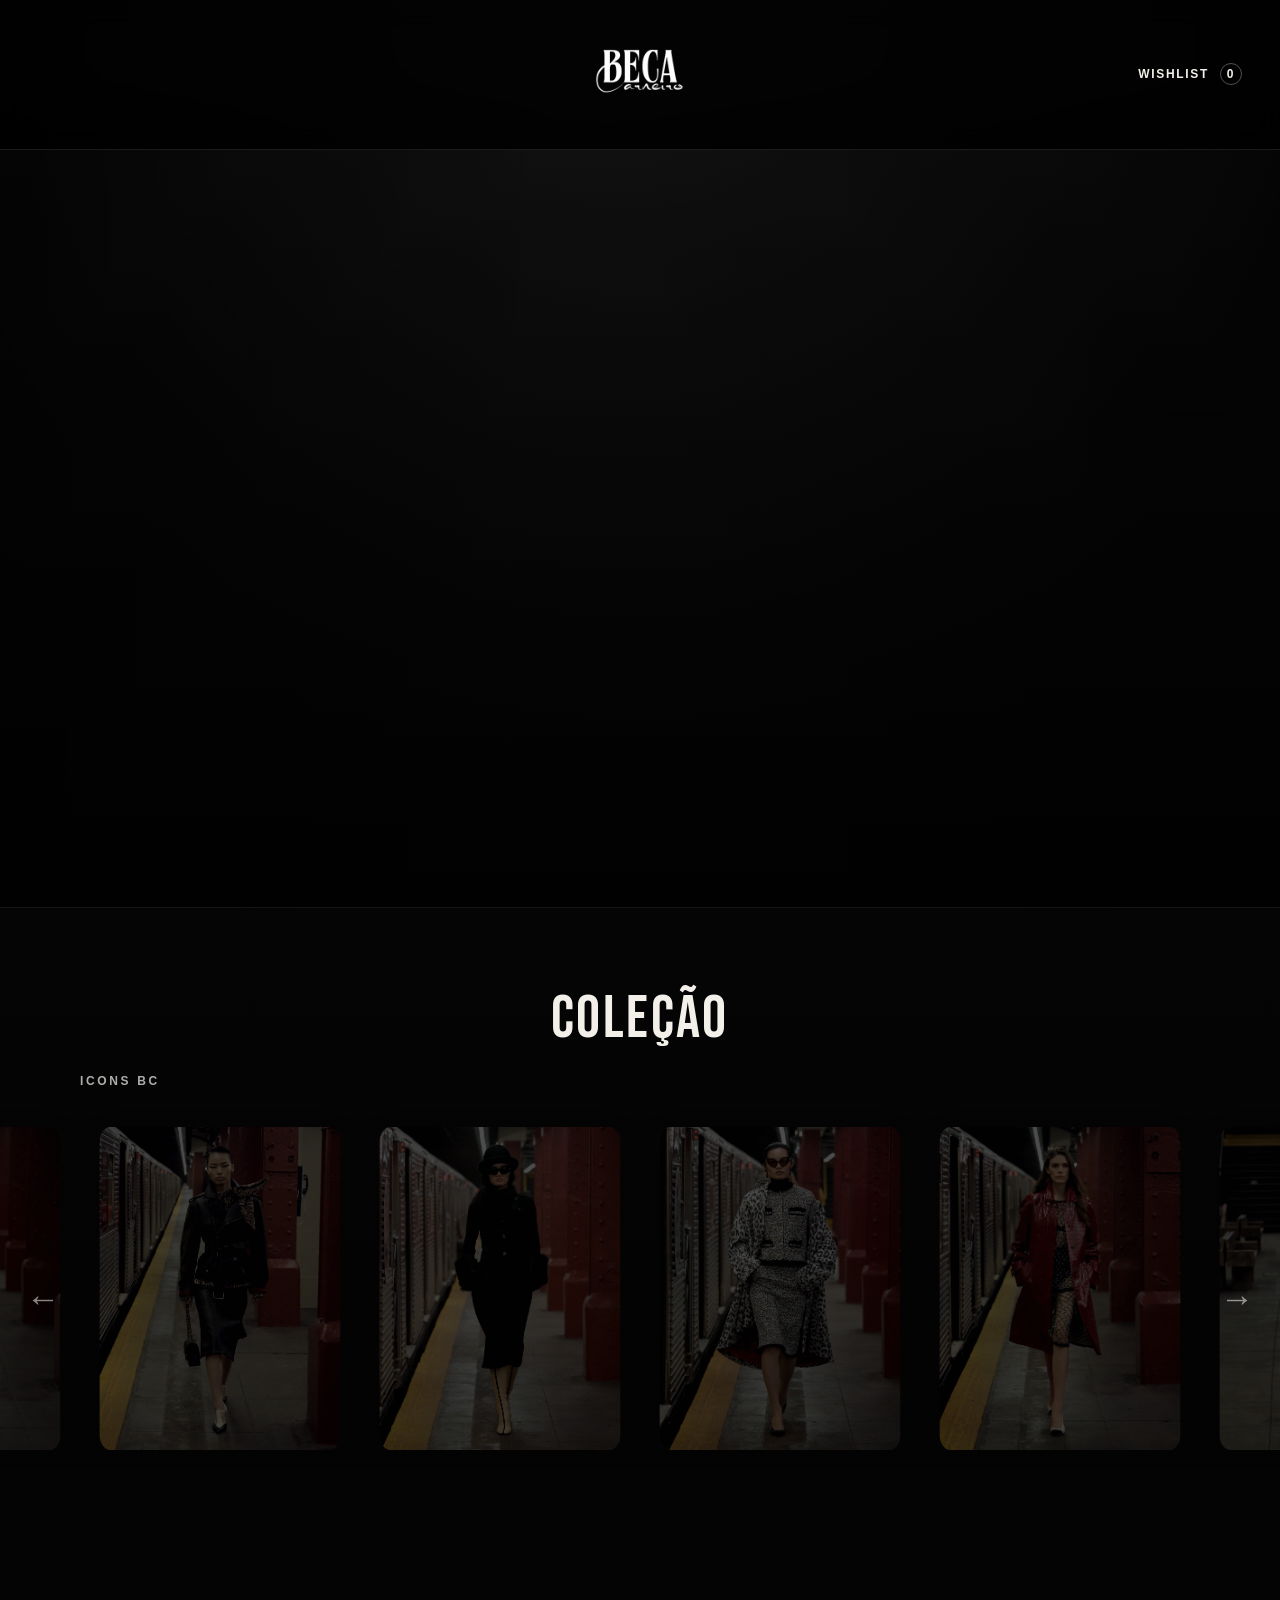
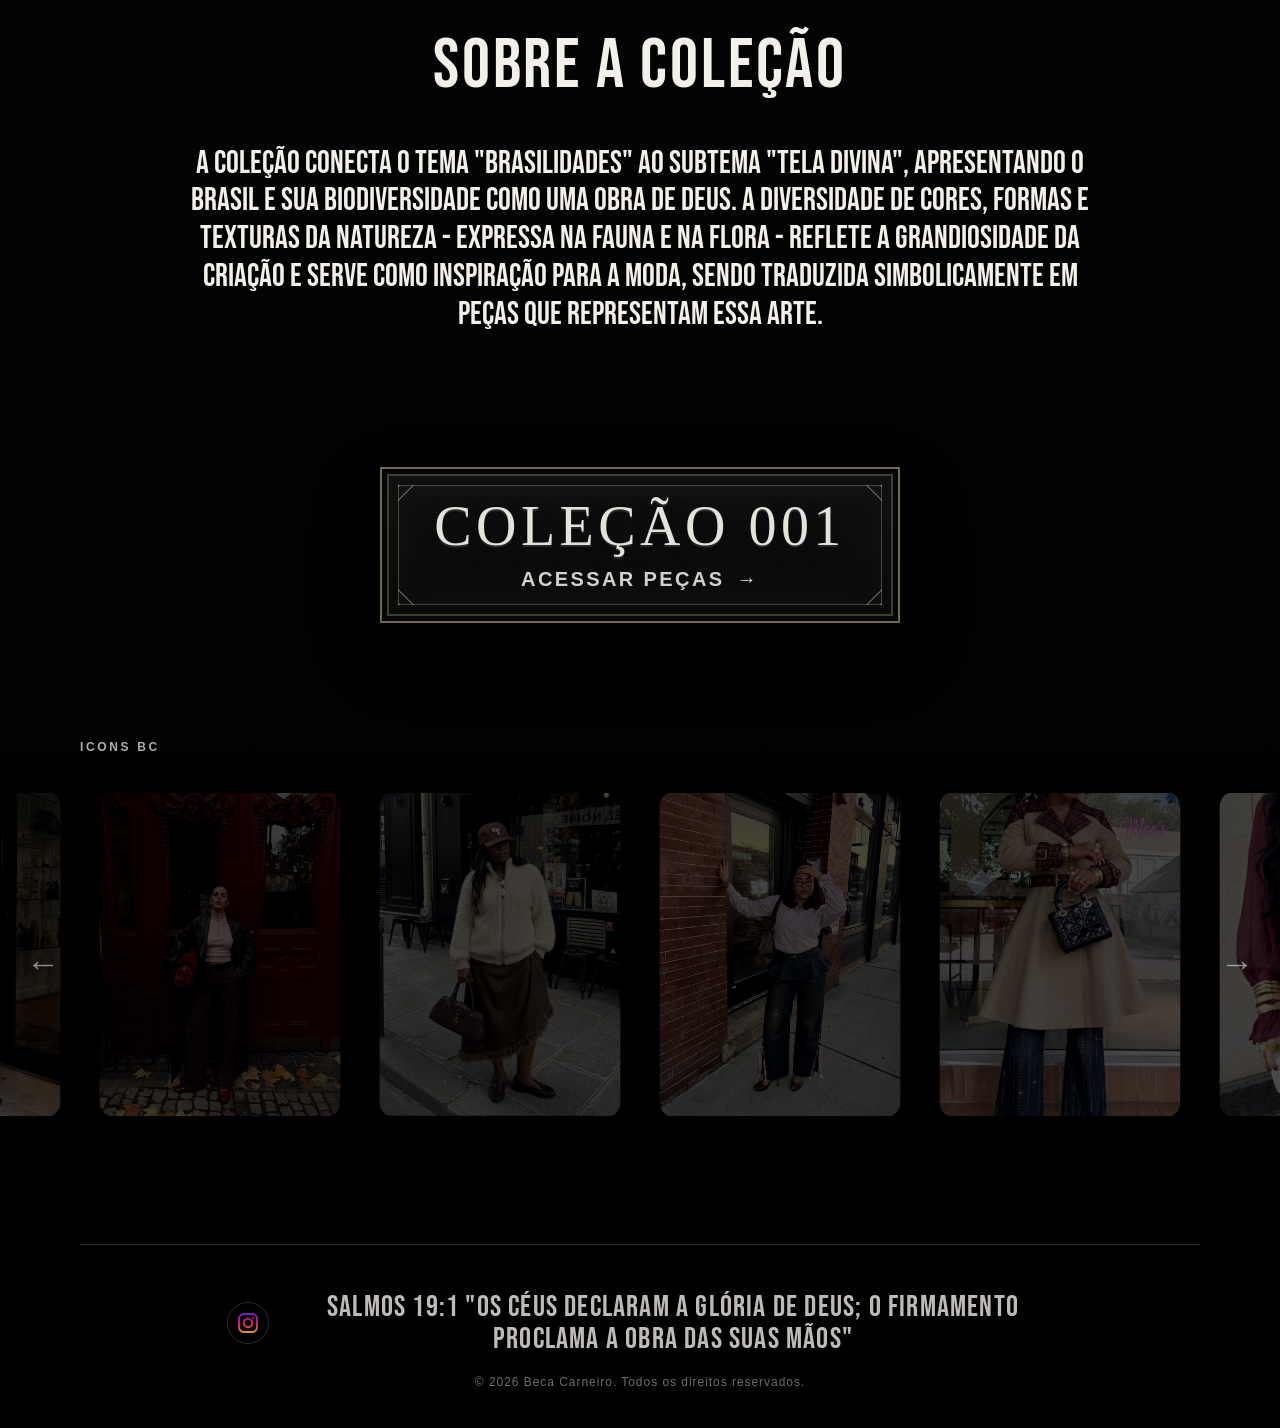
==== commit f3d33d9f: "Ajuste: ajuste no site todo, responsivo, idex e nas wishlists" ====
--- a/index.html
+++ b/index.html
@@ -32,14 +32,16 @@
 
         <section class="galeria">
             <h2>Coleção</h2>
+            <p class="carrossel-label">ICONS BC</p>
 
-            <div class="galeria-fts">
+            <div class="galeria-fts galeria-carrossel">
                 <img src="assets/galeria1.jpeg" alt="">
                 <img src="assets/galeria2.jpeg" alt="">
                 <img src="assets/galeria3.jpeg" alt="">
                 <img src="assets/galeria4.jpeg" alt="">
                 <img src="assets/galeria5.jpeg" alt="">
                 <img src="assets/galeria6.jpeg" alt="">
+                <img src="assets/galeria7.jpeg" alt="">
             </div>
 
         </section>
@@ -64,7 +66,35 @@
             </a>
         </section>
 
+        <section class="galeria galeria-icons">
+            <p class="carrossel-label">ICONS BC</p>
+
+            <div class="galeria-fts galeria-carrossel">
+                <img src="assets/galeria2/galeria2-1 (1).jpeg" alt="">
+                <img src="assets/galeria2/galeria2-1 (2).jpeg" alt="">
+                <img src="assets/galeria2/galeria2-1 (3).jpeg" alt="">
+                <img src="assets/galeria2/galeria2-1 (4).jpeg" alt="">
+                <img src="assets/galeria2/galeria2-1 (5).jpeg" alt="">
+                <img src="assets/galeria2/galeria2-1 (6).jpeg" alt="">
+                <img src="assets/galeria2/galeria2-1 (7).jpeg" alt="">
+                <img src="assets/galeria2/galeria2-1 (8).jpeg" alt="">
+                <img src="assets/galeria2/galeria2-1 (9).jpeg" alt="">
+                <img src="assets/galeria2/galeria2-1 (10).jpeg" alt="">
+            </div>
+        </section>
+
     </main>
+
+    <footer>
+        <div class="footer-logos">
+            <a href="https://www.instagram.com/beccarneiro/?utm_source=ig_web_button_share_sheet" target="_blank" rel="noopener noreferrer">
+                <img src="assets/instagram.png" alt="logo do instagram da marca Beca Carneiro">
+            </a>
+            <h2>Salmos 19:1 "Os céus declaram a glória de Deus; o firmamento proclama a obra das suas mãos"</h2>
+        </div>
+        
+        <p>&copy; 2026 Beca Carneiro. Todos os direitos reservados.</p>
+    </footer>
     <script src="https://code.jquery.com/jquery-3.7.1.min.js"
         integrity="sha256-/JqT3SQfawRcv/BIHPThkBvs0OEvtFFmqPF/lYI/Cxo=" crossorigin="anonymous"></script>
     <script src="js/slick.min.js"></script>
--- a/css/style.css
+++ b/css/style.css
@@ -1,697 +1,830 @@
 body {
-    background:
-        radial-gradient(circle at top, rgba(255, 255, 255, 0.06), transparent 24%),
-        linear-gradient(180deg, #070707 0%, #030303 58%, #000 100%);
-    color: #f3f0ea;
-    padding-top: 100px;
+  background:
+    radial-gradient(circle at top, rgba(255, 255, 255, 0.06), transparent 24%),
+    linear-gradient(180deg, #070707 0%, #030303 58%, #000 100%);
+  color: #f3f0ea;
+  padding-top: 100px;
 }
 
 @font-face {
-    font-family: 'BebasNeue-Regular';
-    src: url(../fonts/BebasNeue-Regular.ttf) format("truetype");
-    font-weight: normal;
-    font-style: normal;
+  font-family: "BebasNeue-Regular";
+  src: url(../fonts/BebasNeue-Regular.ttf) format("truetype");
+  font-weight: normal;
+  font-style: normal;
 }
 
 :root {
-    --bebas: "BebasNeue-Regular";
-    --paper: #f3f0ea;
-    --muted: rgba(243, 240, 234, 0.72);
-    --line: rgba(255, 255, 255, 0.1);
-    --line-soft: rgba(255, 255, 255, 0.06);
-    --panel: rgba(255, 255, 255, 0.03);
+  --bebas: "BebasNeue-Regular";
+  --paper: #f3f0ea;
+  --muted: rgba(243, 240, 234, 0.72);
+  --line: rgba(255, 255, 255, 0.1);
+  --line-soft: rgba(255, 255, 255, 0.06);
+  --panel: rgba(255, 255, 255, 0.03);
 }
 
 * {
-    box-sizing: border-box;
+  box-sizing: border-box;
 }
 
 html {
     overflow-x: hidden;
 }
 
-img,
-video {
-    max-width: 100%;
-}
-
+body {
+    overflow-x: hidden;
+}
+/* gallery center style defined below */
 .topo {
-    position: fixed;
-    top: 0;
-    left: 0;
-    z-index: 1000;
-    width: 100%;
-    min-height: 100px;
-    display: flex;
-    justify-content: center;
-    align-items: center;
-    padding: 18px 32px;
-    background: rgba(0, 0, 0, 0.82);
-    border-bottom: 1px solid var(--line);
-    backdrop-filter: blur(14px);
+  position: fixed;
+  top: 0;
+  left: 0;
+  z-index: 1000;
+  width: 100%;
+  min-height: 100px;
+  display: flex;
+  justify-content: center;
+  align-items: center;
+  padding: 18px 32px;
+  background: rgba(0, 0, 0, 0.82);
+  border-bottom: 1px solid var(--line);
+  backdrop-filter: blur(14px);
 }
 
 .topo-logo {
-    display: inline-flex;
-    align-items: center;
+  display: inline-flex;
+  align-items: center;
 }
 
 .topo-logo img {
-    width: 200px;
-    display: block;
+  width: 200px;
+  display: block;
 }
 
 .topo-wishlist {
-    position: absolute;
-    right: clamp(16px, 4vw, 38px);
-    top: 50%;
-    transform: translateY(-50%);
-    color: var(--paper);
-    font-family: Arial, Helvetica, sans-serif;
-    font-size: 12px;
-    font-weight: 700;
-    letter-spacing: 0.14em;
-    text-decoration: none;
-    text-transform: uppercase;
-    transition: color .2s ease;
+  position: absolute;
+  right: clamp(16px, 4vw, 38px);
+  top: 50%;
+  transform: translateY(-50%);
+  color: var(--paper);
+  font-family: Arial, Helvetica, sans-serif;
+  font-size: 12px;
+  font-weight: 700;
+  letter-spacing: 0.14em;
+  text-decoration: none;
+  text-transform: uppercase;
+  transition: color 0.2s ease;
 }
 
 .topo-wishlist:hover,
 .topo-wishlist:focus-visible,
 .topo-wishlist[aria-current="page"] {
-    color: rgba(243, 240, 234, 0.64);
+  color: rgba(243, 240, 234, 0.64);
 }
 
 .topo-wishlist span {
-    display: inline-grid;
-    place-items: center;
-    min-width: 22px;
-    min-height: 22px;
-    margin-left: 6px;
-    border: 1px solid rgba(243, 240, 234, 0.32);
-    border-radius: 50%;
+  display: inline-grid;
+  place-items: center;
+  min-width: 22px;
+  min-height: 22px;
+  margin-left: 6px;
+  border: 1px solid rgba(243, 240, 234, 0.32);
+  border-radius: 50%;
 }
 
 .topo-menu {
-    display: flex;
-    align-items: center;
-    gap: 24px;
+  display: flex;
+  align-items: center;
+  gap: 24px;
 }
 
 .topo-menu a {
-    position: relative;
-    color: var(--paper);
-    font-family: var(--bebas);
-    font-size: 28px;
-    letter-spacing: 0.06em;
-    text-decoration: none;
-    transition: opacity .25s ease;
+  position: relative;
+  color: var(--paper);
+  font-family: var(--bebas);
+  font-size: 28px;
+  letter-spacing: 0.06em;
+  text-decoration: none;
+  transition: opacity 0.25s ease;
 }
 
 .topo-menu a::after {
-    content: "";
-    position: absolute;
-    left: 0;
-    bottom: -8px;
-    width: 100%;
-    height: 1px;
-    background: rgba(255, 255, 255, 0.65);
-    transform: scaleX(0);
-    transform-origin: center;
-    transition: transform .25s ease;
+  content: "";
+  position: absolute;
+  left: 0;
+  bottom: -8px;
+  width: 100%;
+  height: 1px;
+  background: rgba(255, 255, 255, 0.65);
+  transform: scaleX(0);
+  transform-origin: center;
+  transition: transform 0.25s ease;
 }
 
 .topo-menu a:hover,
 .topo-menu a[aria-current="page"] {
-    opacity: 0.86;
+  opacity: 0.86;
 }
 
 .topo-menu a:hover::after,
 .topo-menu a[aria-current="page"]::after {
-    transform: scaleX(1);
+  transform: scaleX(1);
 }
 
 .home {
-    position: relative;
-    min-height: calc(100vh - 100px);
-    overflow: hidden;
-    border-bottom: 1px solid var(--line-soft);
+  position: relative;
+  min-height: calc(100vh - 100px);
+  overflow: hidden;
+  border-bottom: 1px solid var(--line-soft);
 }
 
 .home::before {
-    content: "";
-    position: absolute;
-    inset: 0;
-    background:
-        linear-gradient(180deg, rgba(0, 0, 0, 0.1), rgba(0, 0, 0, 0.5) 78%, rgba(0, 0, 0, 0.75)),
-        linear-gradient(90deg, rgba(0, 0, 0, 0.34), transparent 45%, rgba(0, 0, 0, 0.26));
-    pointer-events: none;
+  content: "";
+  position: absolute;
+  inset: 0;
+  background:
+    linear-gradient(
+      180deg,
+      rgba(0, 0, 0, 0.1),
+      rgba(0, 0, 0, 0.5) 78%,
+      rgba(0, 0, 0, 0.75)
+    ),
+    linear-gradient(
+      90deg,
+      rgba(0, 0, 0, 0.34),
+      transparent 45%,
+      rgba(0, 0, 0, 0.26)
+    );
+  pointer-events: none;
 }
 
 .home video {
-    display: block;
-    width: 100%;
-    height: calc(100vh - 100px);
-    object-fit: cover;
-    filter: saturate(0.8) contrast(1.04) brightness(0.8);
+  display: block;
+  width: 100%;
+  height: calc(100vh - 100px);
+  object-fit: cover;
+  filter: saturate(0.8) contrast(1.04) brightness(0.8);
 }
 
 .galeria {
-    padding: clamp(56px, 8vw, 84px) 0 0;
+  padding: clamp(56px, 8vw, 84px) 0 0;
+}
+
+.galeria-icons {
+  padding-top: clamp(34px, 6vw, 70px);
 }
 
 .galeria h2,
 .sobre h2 {
-    margin: 0 0 28px;
-    text-align: center;
-    color: var(--paper);
-    font-size: clamp(52px, 6vw, 60px);
-    line-height: 0.92;
-    letter-spacing: 0.04em;
-    font-family: var(--bebas);
+  margin: 0 0 28px;
+  text-align: center;
+  color: var(--paper);
+  font-size: clamp(52px, 6vw, 60px);
+  line-height: 0.92;
+  letter-spacing: 0.04em;
+  font-family: var(--bebas);
 }
 
 .galeria-fts {
-    margin-top: 0;
-    padding: 12px 0 26px;
+  margin-top: 0;
+  padding: 12px 0 26px;
+}
+
+.carrossel-label {
+  width: min(1120px, calc(100% - 48px));
+  margin: 0 auto 10px;
+  color: rgba(243, 240, 234, 0.72);
+  font-family: Arial, Helvetica, sans-serif;
+  font-size: 12px;
+  font-weight: 700;
+  line-height: 1;
+  letter-spacing: 0.22em;
+  text-align: left;
+  text-transform: uppercase;
 }
 
 .galeria-fts .slick-slide {
-    padding: 0 6px;
+  padding: 0 6px;
 }
 
 .galeria-fts img {
-    width: 100%;
-    aspect-ratio: 0.8 / 1;
-    object-fit: cover;
-    display: block;
-    border-radius: 18px;
-    filter: grayscale(0.08) contrast(1.02);
-    box-shadow: 0 26px 60px rgba(0, 0, 0, 0.22);
+  width: min(100%, 330px);
+  margin: 0 auto;
+  aspect-ratio: 0.78 / 1;
+  object-fit: cover;
+  display: block;
+  border-radius: 18px;
+  filter: brightness(0.42) grayscale(0.18) contrast(1.08);
+  transform: scale(0.9);
+  opacity: 0.72;
+  box-shadow: 0 18px 42px rgba(0, 0, 0, 0.24);
+  transition:
+    filter .3s ease,
+    opacity .3s ease,
+    transform .3s ease,
+    box-shadow .3s ease;
 }
 
 .galeria-fts .slick-slide.slick-center img {
-    box-shadow: 0 38px 90px rgba(0, 0, 0, 0.36);
+  filter: brightness(1) grayscale(0.04) contrast(1.04);
+  transform: scale(1);
+  opacity: 1;
+  box-shadow: 0 38px 90px rgba(0, 0, 0, 0.44);
 }
 
 .galeria-fts .slick-prev:before,
 .galeria-fts .slick-next:before {
-    font-size: 34px;
-    color: rgba(255, 255, 255, 0.7);
+  font-size: 34px;
+  color: rgba(255, 255, 255, 0.7);
 }
 
 .galeria-fts .slick-prev {
-    left: 26px;
-    z-index: 1;
+  left: 26px;
+  z-index: 1;
 }
 
 .galeria-fts .slick-next {
-    right: 40px;
+  right: 40px;
 }
 
 .sobre {
-    width: min(980px, calc(100% - 48px));
-    margin: clamp(72px, 10vw, 110px) auto 0;
-    padding: 0;
+  width: min(980px, calc(100% - 48px));
+  margin: clamp(72px, 10vw, 110px) auto 0;
+  padding: 0;
 }
 
 .sobre h2 {
-    
-    font-size: clamp(44px, 8vw, 70px);
+  font-size: clamp(44px, 8vw, 70px);
 }
 .sobre p {
-    color: var(--paper);
-    font-family: var(--bebas);
-    font-size: clamp(22px, 3.5vw, 32px);
+  color: var(--paper);
+  font-family: var(--bebas);
+  font-size: clamp(22px, 3.5vw, 32px);
 }
 
 .sobre-intro {
-    text-align: center;
-    display: grid;
-    gap: 18px;
-    padding: 38px 34px;
-    
-    border-radius: 26px;
-    
+  text-align: center;
+  display: grid;
+  gap: 18px;
+  padding: 38px 34px;
+
+  border-radius: 26px;
 }
 
 .sobre-destaque {
-    max-width: 100%;
-    margin: 0 auto;
-    font-size: clamp(24px, 2.8vw, 32px);
-    line-height: 1.18;
-    color: var(--muted);
+  max-width: 100%;
+  margin: 0 auto;
+  font-size: clamp(24px, 2.8vw, 32px);
+  line-height: 1.18;
+  color: var(--muted);
 }
 
 .colecoes-acesso {
-    width: min(520px, calc(100% - 48px));
-    margin: clamp(64px, 8vw, 96px) auto clamp(72px, 9vw, 110px);
-    display: grid;
+  width: min(520px, calc(100% - 48px));
+  margin: clamp(64px, 8vw, 96px) auto clamp(24px, 5vw, 48px);
+  display: grid;
 }
 
 .colecao-card {
-    position: relative;
-    display: grid;
-    place-items: center;
-    min-height: clamp(112px, 12vw, 150px);
-    padding: clamp(22px, 3vw, 32px) clamp(16px, 3vw, 34px);
-    color: rgba(245, 242, 236, 0.92);
-    text-decoration: none;
-    text-transform: uppercase;
-    background:
-        linear-gradient(180deg, rgba(255, 255, 255, 0.035), rgba(255, 255, 255, 0.01)),
-        #070707;
-    border: 2px solid rgba(151, 139, 116, 0.72);
-    box-shadow:
-        inset 0 0 0 5px #060606,
-        inset 0 0 0 7px rgba(151, 139, 116, 0.38),
-        0 26px 70px rgba(0, 0, 0, 0.32);
-    overflow: hidden;
-    isolation: isolate;
-    transition:
-        transform .24s ease,
-        border-color .24s ease,
-        box-shadow .24s ease;
+  position: relative;
+  display: grid;
+  place-items: center;
+  min-height: clamp(112px, 12vw, 150px);
+  padding: clamp(22px, 3vw, 32px) clamp(16px, 3vw, 34px);
+  color: rgba(245, 242, 236, 0.92);
+  text-decoration: none;
+  text-transform: uppercase;
+  background:
+    linear-gradient(
+      180deg,
+      rgba(255, 255, 255, 0.035),
+      rgba(255, 255, 255, 0.01)
+    ),
+    #070707;
+  border: 2px solid rgba(151, 139, 116, 0.72);
+  box-shadow:
+    inset 0 0 0 5px #060606,
+    inset 0 0 0 7px rgba(151, 139, 116, 0.38),
+    0 26px 70px rgba(0, 0, 0, 0.32);
+  overflow: hidden;
+  isolation: isolate;
+  transition:
+    transform 0.24s ease,
+    border-color 0.24s ease,
+    box-shadow 0.24s ease;
 }
 
 .colecao-card::before,
 .colecao-card::after {
-    content: "";
-    position: absolute;
-    inset: 16px;
-    pointer-events: none;
-    z-index: -1;
+  content: "";
+  position: absolute;
+  inset: 16px;
+  pointer-events: none;
+  z-index: -1;
 }
 
 .colecao-card::before {
-    border: 1px solid rgba(151, 139, 116, 0.42);
-    box-shadow: inset 0 0 26px rgba(255, 255, 255, 0.035);
+  border: 1px solid rgba(151, 139, 116, 0.42);
+  box-shadow: inset 0 0 26px rgba(255, 255, 255, 0.035);
 }
 
 .colecao-card::after {
-    background:
-        linear-gradient(135deg, rgba(151, 139, 116, 0.78) 0 2px, transparent 2px 10px, rgba(151, 139, 116, 0.54) 10px 12px, transparent 12px) top left / 48px 48px no-repeat,
-        linear-gradient(225deg, rgba(151, 139, 116, 0.78) 0 2px, transparent 2px 10px, rgba(151, 139, 116, 0.54) 10px 12px, transparent 12px) top right / 48px 48px no-repeat,
-        linear-gradient(45deg, rgba(151, 139, 116, 0.78) 0 2px, transparent 2px 10px, rgba(151, 139, 116, 0.54) 10px 12px, transparent 12px) bottom left / 48px 48px no-repeat,
-        linear-gradient(315deg, rgba(151, 139, 116, 0.78) 0 2px, transparent 2px 10px, rgba(151, 139, 116, 0.54) 10px 12px, transparent 12px) bottom right / 48px 48px no-repeat;
+  background:
+    linear-gradient(
+        135deg,
+        rgba(151, 139, 116, 0.78) 0 2px,
+        transparent 2px 10px,
+        rgba(151, 139, 116, 0.54) 10px 12px,
+        transparent 12px
+      )
+      top left / 48px 48px no-repeat,
+    linear-gradient(
+        225deg,
+        rgba(151, 139, 116, 0.78) 0 2px,
+        transparent 2px 10px,
+        rgba(151, 139, 116, 0.54) 10px 12px,
+        transparent 12px
+      )
+      top right / 48px 48px no-repeat,
+    linear-gradient(
+        45deg,
+        rgba(151, 139, 116, 0.78) 0 2px,
+        transparent 2px 10px,
+        rgba(151, 139, 116, 0.54) 10px 12px,
+        transparent 12px
+      )
+      bottom left / 48px 48px no-repeat,
+    linear-gradient(
+        315deg,
+        rgba(151, 139, 116, 0.78) 0 2px,
+        transparent 2px 10px,
+        rgba(151, 139, 116, 0.54) 10px 12px,
+        transparent 12px
+      )
+      bottom right / 48px 48px no-repeat;
 }
 
 .colecao-card:hover,
 .colecao-card:focus-visible {
-    transform: translateY(-4px);
-    border-color: rgba(232, 222, 198, 0.86);
-    box-shadow:
-        inset 0 0 0 5px #060606,
-        inset 0 0 0 7px rgba(232, 222, 198, 0.5),
-        0 32px 86px rgba(0, 0, 0, 0.45);
+  transform: translateY(-4px);
+  border-color: rgba(232, 222, 198, 0.86);
+  box-shadow:
+    inset 0 0 0 5px #060606,
+    inset 0 0 0 7px rgba(232, 222, 198, 0.5),
+    0 32px 86px rgba(0, 0, 0, 0.45);
 }
 
 .colecao-numero {
-    display: block;
-    font-family: Georgia, "Times New Roman", serif;
-    font-size: clamp(32px, 4.6vw, 56px);
-    line-height: 0.92;
-    letter-spacing: 0.08em;
-    text-align: center;
-    text-shadow:
-        0 2px 0 rgba(255, 255, 255, 0.12),
-        0 8px 18px rgba(0, 0, 0, 0.7);
+  display: block;
+  font-family: Georgia, "Times New Roman", serif;
+  font-size: clamp(32px, 4.6vw, 56px);
+  line-height: 0.92;
+  letter-spacing: 0.08em;
+  text-align: center;
+  text-shadow:
+    0 2px 0 rgba(255, 255, 255, 0.12),
+    0 8px 18px rgba(0, 0, 0, 0.7);
 }
 
 .colecao-acao {
-    display: inline-flex;
-    align-items: center;
-    gap: 12px;
-    margin-top: 16px;
-    font-family: Arial, Helvetica, sans-serif;
-    font-size: clamp(13px, 1.8vw, 20px);
-    font-weight: 700;
-    line-height: 1;
-    letter-spacing: 0.12em;
-    color: rgba(245, 242, 236, 0.86);
+  display: inline-flex;
+  align-items: center;
+  gap: 12px;
+  margin-top: 16px;
+  font-family: Arial, Helvetica, sans-serif;
+  font-size: clamp(13px, 1.8vw, 20px);
+  font-weight: 700;
+  line-height: 1;
+  letter-spacing: 0.12em;
+  color: rgba(245, 242, 236, 0.86);
 }
 
 .pagina-colecao {
-    padding-bottom: clamp(70px, 9vw, 120px);
+  padding-bottom: clamp(70px, 9vw, 120px);
 }
 
 .colecao-hero {
-    width: min(1120px, calc(100% - 48px));
-    margin: 0 auto;
-    padding: clamp(54px, 8vw, 88px) 0 clamp(30px, 5vw, 54px);
-    text-align: center;
+  width: min(1120px, calc(100% - 48px));
+  margin: 0 auto;
+  padding: clamp(54px, 8vw, 88px) 0 clamp(30px, 5vw, 54px);
+  text-align: center;
 }
 
 .colecao-hero p {
-    margin: 0 0 12px;
-    font-family: Arial, Helvetica, sans-serif;
-    font-size: clamp(13px, 1.5vw, 16px);
-    font-weight: 700;
-    letter-spacing: 0.24em;
-    text-transform: uppercase;
-    color: var(--muted);
+  margin: 0 0 12px;
+  font-family: Arial, Helvetica, sans-serif;
+  font-size: clamp(13px, 1.5vw, 16px);
+  font-weight: 700;
+  letter-spacing: 0.24em;
+  text-transform: uppercase;
+  color: var(--muted);
 }
 
 .colecao-hero h1 {
-    margin: 0;
-    font-family: var(--bebas);
-    font-size: clamp(62px, 9vw, 112px);
-    font-weight: 400;
-    line-height: 0.9;
-    letter-spacing: 0.05em;
-    text-transform: uppercase;
-    color: var(--paper);
+  margin: 0;
+  font-family: var(--bebas);
+  font-size: clamp(62px, 9vw, 112px);
+  font-weight: 400;
+  line-height: 0.9;
+  letter-spacing: 0.05em;
+  text-transform: uppercase;
+  color: var(--paper);
 }
 
 .pecas-grid {
-    width: min(1120px, calc(100% - 48px));
-    margin: 0 auto;
-    display: grid;
-    grid-template-columns: repeat(2, minmax(0, 1fr));
-    gap: clamp(18px, 3vw, 34px);
+  width: min(1120px, calc(100% - 48px));
+  margin: 0 auto;
+  display: grid;
+  grid-template-columns: repeat(2, minmax(0, 1fr));
+  gap: clamp(18px, 3vw, 34px);
 }
 
 .peca-card {
-    min-width: 0;
-    background: rgba(255, 255, 255, 0.035);
-    border: 1px solid rgba(255, 255, 255, 0.1);
-    box-shadow: 0 24px 70px rgba(0, 0, 0, 0.32);
-    overflow: hidden;
+  min-width: 0;
+  background: rgba(255, 255, 255, 0.035);
+  border: 1px solid rgba(255, 255, 255, 0.1);
+  box-shadow: 0 24px 70px rgba(0, 0, 0, 0.32);
+  overflow: hidden;
 }
 
 .peca-card img {
-    display: block;
-    width: 100%;
-    aspect-ratio: 0.78 / 1;
-    object-fit: cover;
+  display: block;
+  width: 100%;
+  aspect-ratio: 0.78 / 1;
+  object-fit: cover;
 }
 
 .peca-link {
-    display: block;
-    color: inherit;
-    text-decoration: none;
-    overflow: hidden;
+  display: block;
+  color: inherit;
+  text-decoration: none;
+  overflow: hidden;
 }
 
 .peca-link img {
-    transition:
-        transform .28s ease,
-        filter .28s ease;
+  transition:
+    transform 0.28s ease,
+    filter 0.28s ease;
 }
 
 .peca-link:hover img,
 .peca-link:focus-visible img {
-    transform: scale(1.025);
-    filter: brightness(0.86);
+  transform: scale(1.025);
+  filter: brightness(0.86);
 }
 
 .wishlist-btn {
-    width: 100%;
-    min-height: 76px;
+  width: 100%;
+  min-height: 76px;
+  display: flex;
+  flex-direction: column;
+  align-items: center;
+  justify-content: center;
+  gap: 6px;
+  padding: 14px 20px 16px;
+  border: 0;
+  border-top: 1px solid rgba(255, 255, 255, 0.1);
+  color: var(--paper);
+  background: #080808;
+  font-family: Arial, Helvetica, sans-serif;
+  font-size: 14px;
+  font-weight: 700;
+  letter-spacing: 0.16em;
+  text-transform: uppercase;
+  cursor: pointer;
+  transition: color 0.2s ease;
+}
+
+.wishlist-btn::before {
+  content: "♡";
+  display: block;
+  color: transparent;
+  -webkit-text-stroke: 1.4px #fff;
+  font-size: 24px;
+  line-height: 1;
+  font-weight: 400;
+}
+
+.wishlist-btn:hover,
+.wishlist-btn:focus-visible {
+  color: rgba(245, 242, 236, 0.58);
+  outline: none;
+}
+
+.wishlist-btn:hover::before,
+.wishlist-btn:focus-visible::before {
+  -webkit-text-stroke-color: rgba(245, 242, 236, 0.58);
+}
+
+.wishlist-btn.is-saved {
+  color: var(--paper);
+}
+
+.wishlist-btn.is-saved::before {
+  content: "♥";
+  color: var(--paper);
+  -webkit-text-stroke-color: var(--paper);
+}
+
+.pagina-peca {
+  width: min(1180px, calc(100% - 48px));
+  margin: 0 auto;
+  padding: clamp(42px, 6vw, 76px) 0 clamp(72px, 9vw, 120px);
+}
+
+.voltar-colecao {
+  display: inline-flex;
+  margin-bottom: 28px;
+  color: var(--muted);
+  font-family: Arial, Helvetica, sans-serif;
+  font-size: 13px;
+  font-weight: 700;
+  letter-spacing: 0.12em;
+  text-decoration: none;
+  text-transform: uppercase;
+  transition: color 0.2s ease;
+}
+
+.voltar-colecao:hover,
+.voltar-colecao:focus-visible {
+  color: var(--paper);
+}
+
+.detalhe-peca {
+  display: grid;
+  grid-template-columns: minmax(0, 1.08fr) minmax(320px, 0.72fr);
+  gap: clamp(28px, 5vw, 62px);
+  align-items: start;
+}
+
+.peca-imagem-principal {
+  position: relative;
+  background: #f7f6f2;
+  overflow: hidden;
+}
+
+.peca-slides img {
+  display: block;
+  width: 100%;
+  aspect-ratio: 0.78 / 1;
+  object-fit: contain;
+}
+
+.carrossel-seta {
+  position: absolute;
+  top: 50%;
+  z-index: 2;
+  width: 46px;
+  height: 46px;
+  display: grid;
+  place-items: center;
+  border: 1px solid rgba(0, 0, 0, 0.14);
+  border-radius: 50%;
+  color: #101010;
+  background: rgba(255, 255, 255, 0.74);
+  font-size: 34px;
+  line-height: 1;
+  cursor: pointer;
+  transform: translateY(-50%);
+  transition:
+    background 0.2s ease,
+    transform 0.2s ease;
+}
+
+.carrossel-seta:hover,
+.carrossel-seta:focus-visible {
+  background: #fff;
+  transform: translateY(-50%) scale(1.06);
+}
+
+.carrossel-anterior {
+  left: 18px;
+}
+
+.carrossel-proxima {
+  right: 18px;
+}
+
+.peca-miniaturas {
+  margin-top: 12px;
+}
+
+.peca-miniaturas .slick-slide {
+  padding: 0 5px;
+}
+
+.peca-miniaturas .slick-slide > div {
+  border: 1px solid transparent;
+  background: rgba(255, 255, 255, 0.08);
+  cursor: pointer;
+  overflow: hidden;
+}
+
+.peca-miniaturas .slick-current > div {
+  border-color: var(--paper);
+}
+
+.peca-miniaturas img {
+  display: block;
+  width: 100%;
+  aspect-ratio: 0.78 / 1;
+  object-fit: cover;
+}
+
+.peca-info {
+  position: sticky;
+  top: 124px;
+  padding-top: 10px;
+}
+
+.peca-marca {
+  margin: 0 0 16px;
+  padding-top: 24px;
+  border-top: 2px solid var(--paper);
+  color: var(--paper);
+  font-family: Arial, Helvetica, sans-serif;
+  font-size: 14px;
+  font-weight: 700;
+  letter-spacing: 0.18em;
+  text-transform: uppercase;
+}
+
+.peca-info h1 {
+  margin: 0 0 14px;
+  color: var(--paper);
+  font-family: var(--bebas);
+  font-size: clamp(50px, 7vw, 86px);
+  font-weight: 400;
+  line-height: 0.9;
+  letter-spacing: 0.06em;
+  text-transform: uppercase;
+}
+
+.peca-info p {
+  margin: 0;
+  color: var(--muted);
+  font-family: Arial, Helvetica, sans-serif;
+  font-size: 17px;
+  line-height: 1.55;
+}
+
+.peca-detalhes {
+  display: grid;
+  gap: 14px;
+  margin: 28px 0;
+  padding: 0;
+}
+
+.peca-detalhes div {
+  display: flex;
+  justify-content: space-between;
+  gap: 18px;
+  padding-bottom: 12px;
+  border-bottom: 1px solid rgba(255, 255, 255, 0.1);
+}
+
+.peca-detalhes dt,
+.peca-detalhes dd {
+  margin: 0;
+  font-family: Arial, Helvetica, sans-serif;
+  font-size: 14px;
+}
+
+.peca-detalhes dt {
+  color: rgba(243, 240, 234, 0.5);
+}
+
+.peca-detalhes dd {
+  color: var(--paper);
+  text-align: right;
+}
+
+.wishlist-detalhe {
+  border: 1px solid rgba(255, 255, 255, 0.16);
+}
+
+.pagina-wishlist {
+  padding-bottom: clamp(72px, 9vw, 120px);
+}
+
+.wishlist-grid {
+  width: min(1120px, calc(100% - 48px));
+  margin: 0 auto;
+  display: grid;
+  grid-template-columns: repeat(2, minmax(0, 1fr));
+  gap: clamp(18px, 3vw, 34px);
+}
+
+.wishlist-card {
+  min-width: 0;
+  background: rgba(255, 255, 255, 0.035);
+  border: 1px solid rgba(255, 255, 255, 0.1);
+  box-shadow: 0 24px 70px rgba(0, 0, 0, 0.32);
+  overflow: hidden;
+}
+
+.wishlist-card img {
+  display: block;
+  width: 100%;
+  aspect-ratio: 0.78 / 1;
+  object-fit: cover;
+}
+
+.wishlist-card h2 {
+  margin: 0;
+  padding: 20px 18px 0;
+  color: var(--paper);
+  font-family: var(--bebas);
+  font-size: clamp(34px, 5vw, 54px);
+  font-weight: 400;
+  letter-spacing: 0.06em;
+  text-transform: uppercase;
+}
+
+.wishlist-vazia {
+  width: min(720px, calc(100% - 48px));
+  margin: 0 auto;
+  padding: 44px 24px;
+  text-align: center;
+  border: 1px solid rgba(255, 255, 255, 0.1);
+  background: rgba(255, 255, 255, 0.035);
+}
+
+.wishlist-vazia p {
+  margin: 0 0 24px;
+  color: var(--paper);
+  font-family: var(--bebas);
+  font-size: clamp(34px, 6vw, 56px);
+  letter-spacing: 0.05em;
+  text-transform: uppercase;
+}
+
+[hidden] {
+  display: none !important;
+}
+
+footer {
+    width: min(1120px, calc(100% - 48px));
+    margin: clamp(56px, 8vw, 92px) auto 0;
+    padding: clamp(28px, 5vw, 46px) 0 clamp(24px, 4vw, 38px);
     display: flex;
     flex-direction: column;
     align-items: center;
+    gap: 18px;
+    border-top: 1px solid rgba(243, 240, 234, 0.18);
+    text-align: center;
+}
+
+footer p {
+    margin: 0;
+    color: rgba(243, 240, 234, 0.46);
+    font-family: Arial, Helvetica, sans-serif;
+    font-size: 12px;
+    line-height: 1.4;
+    letter-spacing: 0.08em;
+}
+
+.footer-logos {
+    width: 100%;
+    display: flex;
+    align-items: center;
     justify-content: center;
-    gap: 6px;
-    padding: 14px 20px 16px;
-    border: 0;
-    border-top: 1px solid rgba(255, 255, 255, 0.1);
-    color: var(--paper);
-    background: #080808;
-    font-family: Arial, Helvetica, sans-serif;
-    font-size: 14px;
-    font-weight: 700;
-    letter-spacing: 0.16em;
-    text-transform: uppercase;
-    cursor: pointer;
+    gap: clamp(14px, 3vw, 24px);
+}
+
+.footer-logos a {
+    flex: 0 0 auto;
+    display: inline-grid;
+    place-items: center;
+    width: 42px;
+    height: 42px;
+    border: 1px solid rgba(243, 240, 234, 0.18);
+    border-radius: 50%;
     transition:
-        color .2s ease;
-}
-
-.wishlist-btn::before {
-    content: "♡";
-    display: block;
-    color: transparent;
-    -webkit-text-stroke: 1.4px #fff;
-    font-size: 24px;
-    line-height: 1;
+        border-color .2s ease,
+        opacity .2s ease,
+        transform .2s ease;
+}
+
+.footer-logos a:hover,
+.footer-logos a:focus-visible {
+    border-color: rgba(243, 240, 234, 0.56);
+    opacity: 0.78;
+    transform: translateY(-2px);
+}
+
+.footer-logos img {
+    width: 20px;
+    height: 20px;
+    object-fit: contain;
+}
+
+.footer-logos h2 {
+    max-width: 760px;
+    margin: 0;
+    color: rgba(243, 240, 234, 0.78);
+    font-family: var(--bebas);
+    font-size: clamp(20px, 2.4vw, 30px);
     font-weight: 400;
-}
-
-.wishlist-btn:hover,
-.wishlist-btn:focus-visible {
-    color: rgba(245, 242, 236, 0.58);
-    outline: none;
-}
-
-.wishlist-btn:hover::before,
-.wishlist-btn:focus-visible::before {
-    -webkit-text-stroke-color: rgba(245, 242, 236, 0.58);
-}
-
-.wishlist-btn.is-saved {
-    color: var(--paper);
-}
-
-.wishlist-btn.is-saved::before {
-    content: "♥";
-    color: var(--paper);
-    -webkit-text-stroke-color: var(--paper);
-}
-
-.pagina-peca {
-    width: min(1180px, calc(100% - 48px));
-    margin: 0 auto;
-    padding: clamp(42px, 6vw, 76px) 0 clamp(72px, 9vw, 120px);
-}
-
-.voltar-colecao {
-    display: inline-flex;
-    margin-bottom: 28px;
-    color: var(--muted);
-    font-family: Arial, Helvetica, sans-serif;
-    font-size: 13px;
-    font-weight: 700;
-    letter-spacing: 0.12em;
-    text-decoration: none;
-    text-transform: uppercase;
-    transition: color .2s ease;
-}
-
-.voltar-colecao:hover,
-.voltar-colecao:focus-visible {
-    color: var(--paper);
-}
-
-.detalhe-peca {
-    display: grid;
-    grid-template-columns: minmax(0, 1.08fr) minmax(320px, 0.72fr);
-    gap: clamp(28px, 5vw, 62px);
-    align-items: start;
-}
-
-.peca-imagem-principal {
-    position: relative;
-    background: #f7f6f2;
-    overflow: hidden;
-}
-
-.peca-slides img {
-    display: block;
-    width: 100%;
-    aspect-ratio: 0.78 / 1;
-    object-fit: contain;
-}
-
-.carrossel-seta {
-    position: absolute;
-    top: 50%;
-    z-index: 2;
-    width: 46px;
-    height: 46px;
-    display: grid;
-    place-items: center;
-    border: 1px solid rgba(0, 0, 0, 0.14);
-    border-radius: 50%;
-    color: #101010;
-    background: rgba(255, 255, 255, 0.74);
-    font-size: 34px;
-    line-height: 1;
-    cursor: pointer;
-    transform: translateY(-50%);
-    transition:
-        background .2s ease,
-        transform .2s ease;
-}
-
-.carrossel-seta:hover,
-.carrossel-seta:focus-visible {
-    background: #fff;
-    transform: translateY(-50%) scale(1.06);
-}
-
-.carrossel-anterior {
-    left: 18px;
-}
-
-.carrossel-proxima {
-    right: 18px;
-}
-
-.peca-miniaturas {
-    margin-top: 12px;
-}
-
-.peca-miniaturas .slick-slide {
-    padding: 0 5px;
-}
-
-.peca-miniaturas .slick-slide > div {
-    border: 1px solid transparent;
-    background: rgba(255, 255, 255, 0.08);
-    cursor: pointer;
-    overflow: hidden;
-}
-
-.peca-miniaturas .slick-current > div {
-    border-color: var(--paper);
-}
-
-.peca-miniaturas img {
-    display: block;
-    width: 100%;
-    aspect-ratio: 0.78 / 1;
-    object-fit: cover;
-}
-
-.peca-info {
-    position: sticky;
-    top: 124px;
-    padding-top: 10px;
-}
-
-.peca-marca {
-    margin: 0 0 16px;
-    padding-top: 24px;
-    border-top: 2px solid var(--paper);
-    color: var(--paper);
-    font-family: Arial, Helvetica, sans-serif;
-    font-size: 14px;
-    font-weight: 700;
-    letter-spacing: 0.18em;
-    text-transform: uppercase;
-}
-
-.peca-info h1 {
-    margin: 0 0 14px;
-    color: var(--paper);
-    font-family: var(--bebas);
-    font-size: clamp(50px, 7vw, 86px);
-    font-weight: 400;
-    line-height: 0.9;
-    letter-spacing: 0.06em;
-    text-transform: uppercase;
-}
-
-.peca-info p {
-    margin: 0;
-    color: var(--muted);
-    font-family: Arial, Helvetica, sans-serif;
-    font-size: 17px;
-    line-height: 1.55;
-}
-
-.peca-detalhes {
-    display: grid;
-    gap: 14px;
-    margin: 28px 0;
-    padding: 0;
-}
-
-.peca-detalhes div {
-    display: flex;
-    justify-content: space-between;
-    gap: 18px;
-    padding-bottom: 12px;
-    border-bottom: 1px solid rgba(255, 255, 255, 0.1);
-}
-
-.peca-detalhes dt,
-.peca-detalhes dd {
-    margin: 0;
-    font-family: Arial, Helvetica, sans-serif;
-    font-size: 14px;
-}
-
-.peca-detalhes dt {
-    color: rgba(243, 240, 234, 0.5);
-}
-
-.peca-detalhes dd {
-    color: var(--paper);
-    text-align: right;
-}
-
-.wishlist-detalhe {
-    border: 1px solid rgba(255, 255, 255, 0.16);
-}
-
-.pagina-wishlist {
-    padding-bottom: clamp(72px, 9vw, 120px);
-}
-
-.wishlist-grid {
-    width: min(1120px, calc(100% - 48px));
-    margin: 0 auto;
-    display: grid;
-    grid-template-columns: repeat(2, minmax(0, 1fr));
-    gap: clamp(18px, 3vw, 34px);
-}
-
-.wishlist-card {
-    min-width: 0;
-    background: rgba(255, 255, 255, 0.035);
-    border: 1px solid rgba(255, 255, 255, 0.1);
-    box-shadow: 0 24px 70px rgba(0, 0, 0, 0.32);
-    overflow: hidden;
-}
-
-.wishlist-card img {
-    display: block;
-    width: 100%;
-    aspect-ratio: 0.78 / 1;
-    object-fit: cover;
-}
-
-.wishlist-card h2 {
-    margin: 0;
-    padding: 20px 18px 0;
-    color: var(--paper);
-    font-family: var(--bebas);
-    font-size: clamp(34px, 5vw, 54px);
-    font-weight: 400;
-    letter-spacing: 0.06em;
-    text-transform: uppercase;
-}
-
-.wishlist-vazia {
-    width: min(720px, calc(100% - 48px));
-    margin: 0 auto;
-    padding: 44px 24px;
-    text-align: center;
-    border: 1px solid rgba(255, 255, 255, 0.1);
-    background: rgba(255, 255, 255, 0.035);
-}
-
-.wishlist-vazia p {
-    margin: 0 0 24px;
-    color: var(--paper);
-    font-family: var(--bebas);
-    font-size: clamp(34px, 6vw, 56px);
-    letter-spacing: 0.05em;
-    text-transform: uppercase;
-}
-
-[hidden] {
-    display: none !important;
-}
+    line-height: 1.08;
+    letter-spacing: 0.04em;
+}
--- a/css/responsivo.css
+++ b/css/responsivo.css
@@ -55,6 +55,7 @@
 
     .galeria-fts img {
         border-radius: 14px;
+        width: min(100%, 300px);
     }
 
     .sobre-intro {
@@ -152,6 +153,14 @@
 
     .galeria-fts img {
         aspect-ratio: 0.78 / 1;
+        width: min(100%, 280px);
+    }
+
+    .carrossel-label {
+        width: min(100% - 28px, 720px);
+        margin-bottom: 8px;
+        font-size: 11px;
+        letter-spacing: 0.18em;
     }
 
     .sobre {
@@ -192,6 +201,21 @@
         font-size: 22px;
     }
 
+    footer {
+        width: min(100% - 28px, 720px);
+        margin-top: 54px;
+        padding-top: 30px;
+    }
+
+    .footer-logos {
+        align-items: center;
+        gap: 14px;
+    }
+
+    .footer-logos h2 {
+        font-size: clamp(18px, 4vw, 24px);
+    }
+
 }
 
 @media (max-width: 620px) {
@@ -237,6 +261,14 @@
 
     .galeria {
         padding-top: 56px;
+    }
+
+    .galeria-fts img {
+        width: min(100%, 250px);
+    }
+
+    .galeria-icons {
+        padding-top: 34px;
     }
 
     .galeria-imersiva {
@@ -441,6 +473,504 @@
         width: 64px;
     }
 }
+@media (min-width: 1600px) {
+    .galeria-imersiva {
+        background-size: 1600px auto;
+    }
+}
+
+@media (max-width: 1280px) {
+    .home,
+    .home video {
+        min-height: calc(100svh - 92px);
+        height: calc(100svh - 92px);
+    }
+
+    .galeria-fts {
+        padding-bottom: 18px;
+    }
+
+    .palco-3d {
+        left: 62%;
+        bottom: clamp(88px, 11vh, 130px);
+        width: clamp(320px, 42vw, 500px);
+        height: 78vh;
+    }
+
+    .referencia-look {
+        left: clamp(250px, 25vw, 330px);
+        width: clamp(126px, 14vw, 170px);
+    }
+}
+
+@media (max-width: 1024px) {
+    body {
+        padding-top: 92px;
+    }
+
+    .topo {
+        min-height: 92px;
+        padding: 16px 24px;
+    }
+
+    .topo-logo img {
+        width: 170px;
+    }
+
+    .topo-wishlist {
+        right: 18px;
+        font-size: 11px;
+        letter-spacing: 0.1em;
+    }
+
+    .galeria-imersiva {
+        background-position: 48% center;
+        background-size: auto 86svh;
+    }
+
+    .galeria-fts img {
+        border-radius: 14px;
+        width: min(100%, 300px);
+    }
+
+    .sobre-intro {
+        padding: 30px 22px;
+    }
+
+    .looks-lista {
+        right: 22px;
+    }
+
+    .pagina-peca {
+        width: min(100% - 40px, 900px);
+    }
+
+    .detalhe-peca {
+        grid-template-columns: 1fr;
+        gap: 34px;
+    }
+
+    .peca-info {
+        position: static;
+        padding-top: 0;
+    }
+
+    .peca-marca {
+        padding-top: 20px;
+    }
+}
+
+@media (max-width: 900px) {
+    .topo {
+        grid-template-columns: 1fr auto;
+    }
+
+    .menu-principal {
+        display: none;
+    }
+
+    .galeria-imersiva {
+        background-position: 46% center;
+        background-size: auto 82svh;
+    }
+
+    .palco-3d {
+        left: 58%;
+        bottom: 142px;
+        width: min(72vw, 440px);
+        height: 72vh;
+    }
+
+    .referencia-look {
+        left: 28px;
+        bottom: 260px;
+        width: 112px;
+    }
+
+    .looks-lista {
+        top: auto;
+        right: auto;
+        left: 28px;
+        bottom: 28px;
+        width: calc(100% - 56px);
+        display: flex;
+        align-items: end;
+        gap: 14px;
+        overflow-x: auto;
+        overflow-y: hidden;
+        padding-bottom: 2px;
+    }
+
+    .look-card {
+        flex: 0 0 auto;
+        width: 82px;
+    }
+
+    .look-card model-viewer {
+        width: 80px;
+    }
+
+    .contador {
+        display: none;
+    }
+}
+
+@media (max-width: 760px) {
+    .galeria h2,
+    .sobre h2 {
+        margin-bottom: 20px;
+        font-size: clamp(42px, 13vw, 58px);
+    }
+
+    .galeria-fts .slick-slide {
+        padding: 0 5px;
+    }
+
+    .galeria-fts img {
+        aspect-ratio: 0.78 / 1;
+        width: min(100%, 280px);
+    }
+
+    .carrossel-label {
+        width: min(100% - 28px, 720px);
+        margin-bottom: 8px;
+        font-size: 11px;
+        letter-spacing: 0.18em;
+    }
+
+    .sobre {
+        width: min(100% - 28px, 620px);
+    }
+
+    .sobre-destaque {
+        line-height: 1.22;
+    }
+
+    .colecoes-acesso {
+        width: min(100% - 28px, 760px);
+        gap: 18px;
+    }
+
+    .colecao-card {
+        min-height: 112px;
+    }
+
+    .colecao-hero,
+    .pecas-grid,
+    .wishlist-grid {
+        width: min(100% - 28px, 720px);
+    }
+
+    .pecas-grid,
+    .wishlist-grid {
+        gap: 18px;
+    }
+
+    .wishlist-btn {
+        min-height: 68px;
+        padding: 12px 14px 14px;
+        font-size: 12px;
+    }
+
+    .wishlist-btn::before {
+        font-size: 22px;
+    }
+
+    footer {
+        width: min(100% - 28px, 720px);
+        margin-top: 54px;
+        padding-top: 30px;
+    }
+
+    .footer-logos {
+        align-items: center;
+        gap: 14px;
+    }
+
+    .footer-logos h2 {
+        font-size: clamp(18px, 4vw, 24px);
+    }
+
+}
+
+@media (max-width: 620px) {
+    body {
+        padding-top: 88px;
+    }
+
+    .topo {
+        min-height: 88px;
+        padding: 14px 16px;
+    }
+
+    .topo-logo img,
+    .topo img {
+        width: 140px;
+    }
+
+    .topo-wishlist {
+        right: 12px;
+    }
+
+    .topo-wishlist span {
+        min-width: 20px;
+        min-height: 20px;
+        margin-left: 2px;
+    }
+
+    .topo-menu {
+        gap: 14px;
+    }
+
+    .topo-menu a {
+        font-size: 20px;
+    }
+
+    .home {
+        min-height: calc(100svh - 88px);
+    }
+
+    .home video {
+        height: calc(100svh - 88px);
+    }
+
+    .galeria {
+        padding-top: 56px;
+    }
+
+    /* keep default gallery sizing from global styles; remove local scale/translate overrides */
+
+    .galeria-icons {
+        padding-top: 34px;
+    }
+
+    .galeria-imersiva {
+        background-position: 43% center;
+        background-size: auto 78svh;
+    }
+
+    .palco-3d {
+        left: 60%;
+        bottom: 150px;
+        width: min(76vw, 340px);
+        height: 62vh;
+    }
+
+    .referencia-look {
+        left: 22px;
+        bottom: 268px;
+        width: 92px;
+        padding: 5px;
+    }
+
+    .look-info {
+        left: 22px;
+        bottom: 150px;
+        max-width: 270px;
+    }
+
+    .look-kicker {
+        margin-bottom: 10px;
+        font-size: 13px;
+    }
+
+    .look-info h1 {
+        font-size: 54px;
+    }
+
+    .linha-decorativa {
+        width: 210px;
+        margin-top: 22px;
+    }
+
+    .looks-lista {
+        left: 20px;
+        bottom: 20px;
+        width: calc(100% - 40px);
+    }
+
+    .look-card {
+        width: 70px;
+    }
+
+    .look-card span {
+        font-size: 12px;
+    }
+
+    .look-card model-viewer {
+        width: 68px;
+    }
+
+    .setas {
+        display: none;
+    }
+
+    .sobre {
+        margin-top: 62px;
+    }
+
+    .sobre-intro {
+        padding: 22px;
+        border-radius: 20px;
+    }
+
+    .sobre p {
+        font-size: 18px;
+    }
+
+    .colecoes-acesso {
+        margin-top: 54px;
+    }
+
+    .colecao-card {
+        min-height: 104px;
+        padding: 22px 16px;
+        box-shadow:
+            inset 0 0 0 4px #060606,
+            inset 0 0 0 6px rgba(151, 139, 116, 0.38),
+            0 22px 54px rgba(0, 0, 0, 0.3);
+    }
+
+    .colecao-card::before,
+    .colecao-card::after {
+        inset: 12px;
+    }
+
+    .colecao-hero {
+        padding: 46px 0 28px;
+    }
+
+    .colecao-hero h1 {
+        font-size: clamp(54px, 16vw, 86px);
+    }
+
+    .colecao-hero p {
+        font-size: 12px;
+        letter-spacing: 0.18em;
+    }
+
+    .pagina-peca {
+        width: min(100% - 24px, 620px);
+        padding-top: 34px;
+    }
+
+    .voltar-colecao {
+        margin-bottom: 20px;
+        font-size: 11px;
+        letter-spacing: 0.08em;
+    }
+
+    .carrossel-seta {
+        width: 38px;
+        height: 38px;
+        font-size: 28px;
+    }
+
+    .carrossel-anterior {
+        left: 10px;
+    }
+
+    .carrossel-proxima {
+        right: 10px;
+    }
+
+    .peca-miniaturas {
+        margin-top: 8px;
+    }
+
+    .peca-miniaturas .slick-slide {
+        padding: 0 4px;
+    }
+
+    .peca-info h1 {
+        font-size: clamp(48px, 15vw, 70px);
+    }
+
+    .peca-info p {
+        font-size: 15px;
+    }
+
+    .wishlist-vazia {
+        width: min(100% - 28px, 620px);
+        padding: 34px 18px;
+    }
+
+    footer {
+        gap: 14px;
+        padding-bottom: 26px;
+    }
+
+    .footer-logos {
+        flex-direction: column;
+    }
+
+    .footer-logos a {
+        width: 38px;
+        height: 38px;
+    }
+
+    .footer-logos img {
+        width: 18px;
+        height: 18px;
+    }
+
+    footer p {
+        max-width: 260px;
+        font-size: 11px;
+        letter-spacing: 0.05em;
+    }
+
+}
+
+@media (max-width: 480px) {
+    body {
+        padding-top: 78px;
+    }
+
+    .topo {
+        min-height: 74px;
+        padding: 12px 14px;
+    }
+
+    .topo-logo img,
+    .topo img {
+        width: 118px;
+    }
+
+    .galeria-imersiva {
+        background-position: 42% center;
+        background-size: auto 76svh;
+    }
+
+    .palco-3d {
+        left: 61%;
+        bottom: 138px;
+        width: min(82vw, 320px);
+        height: 60vh;
+    }
+
+    .referencia-look {
+        bottom: 250px;
+        width: 82px;
+    }
+
+    .look-info {
+        bottom: 140px;
+        max-width: 230px;
+    }
+
+    .look-info h1 {
+        font-size: clamp(26px, 11vw, 40px);
+    }
+
+    .look-card {
+        width: 66px;
+    }
+
+    .look-card model-viewer {
+        width: 64px;
+    }
+}
 
 @media (max-width: 420px) {
     body {
@@ -460,6 +990,15 @@
 
     .galeria {
         padding-top: 46px;
+    }
+
+    .galeria-fts img {
+        width: min(100%, 230px);
+    }
+
+    .carrossel-label {
+        width: min(100% - 20px, 420px);
+        font-size: 10px;
     }
 
     .galeria-imersiva {
@@ -485,7 +1024,7 @@
     }
 
     .look-info h1 {
-        font-size: 44px;
+        font-size: clamp(24px, 11vw, 36px);
     }
 
     .sobre-intro {
@@ -493,7 +1032,7 @@
     }
 
     .sobre p {
-        font-size: 19px;
+        font-size: 17px;
     }
 
     .colecoes-acesso {
@@ -524,7 +1063,7 @@
     }
 
     .pecas-grid {
-        grid-template-columns: 1fr;
+        grid-template-columns: 1fr !important;
     }
 
     .wishlist-grid {
@@ -565,6 +1104,18 @@
 
     .pagina-wishlist {
         padding-bottom: 72px;
+    }
+
+    footer {
+        width: min(100% - 20px, 420px);
+        margin-top: 42px;
+        padding-top: 24px;
+    }
+
+    .footer-logos h2 {
+        max-width: 300px;
+        font-size: clamp(16px, 5vw, 20px);
+        line-height: 1.12;
     }
 
 }
@@ -607,6 +1158,11 @@
         width: 34px;
         height: 34px;
         font-size: 25px;
+    }
+
+    .footer-logos h2 {
+        max-width: 260px;
+        font-size: 16px;
     }
 
     .palco-3d {
@@ -625,16 +1181,14 @@
     }
 
     .look-info h1 {
-        font-size: 40px;
+        font-size: clamp(22px, 11vw, 34px);
     }
 
     .look-card {
         width: 60px;
     }
 
-    .look-card model-viewer {
-        width: 58px;
-    }
+   
 }
 
 @media (max-height: 720px) and (min-width: 700px) {
@@ -717,3 +1271,365 @@
         width: 62px;
     }
 }
+
+@media (max-width: 620px) {
+    .pagina-peca {
+        width: min(100% - 20px, 560px);
+        padding-top: 22px;
+        padding-bottom: 56px;
+    }
+
+    .detalhe-peca {
+        display: grid;
+        grid-template-columns: 1fr;
+        gap: 18px;
+    }
+
+    .peca-imagem-principal {
+        max-height: 58svh;
+        background: #f7f6f2;
+    }
+
+    .peca-slides,
+    .peca-slides .slick-list,
+    .peca-slides .slick-track,
+    .peca-slides .slick-slide,
+    .peca-slides .slick-slide > div {
+        max-height: 58svh;
+    }
+
+    .peca-slides img {
+        width: 100%;
+        height: min(58svh, 430px);
+        aspect-ratio: auto;
+        object-fit: contain;
+    }
+
+    .peca-miniaturas {
+        margin-top: 8px;
+    }
+
+    .peca-miniaturas img {
+        height: 72px;
+        aspect-ratio: auto;
+        object-fit: cover;
+    }
+
+    .peca-info {
+        position: static;
+        padding-top: 0;
+    }
+
+    .peca-marca {
+        margin-bottom: 10px;
+        padding-top: 16px;
+        font-size: 11px;
+        letter-spacing: 0.12em;
+    }
+
+    .peca-info h1 {
+        margin-bottom: 10px;
+        font-size: clamp(38px, 12vw, 56px);
+        line-height: 0.92;
+    }
+
+    .peca-info p {
+        font-size: 14px;
+        line-height: 1.45;
+    }
+
+    .peca-detalhes {
+        gap: 10px;
+        margin: 18px 0;
+    }
+
+    .peca-detalhes div {
+        padding-bottom: 10px;
+    }
+
+    .peca-detalhes dt,
+    .peca-detalhes dd {
+        font-size: 12px;
+    }
+
+    .wishlist-detalhe {
+        min-height: 62px;
+    }
+}
+
+@media (max-width: 420px) {
+    .pagina-peca {
+        width: min(100% - 16px, 420px);
+        padding-top: 18px;
+    }
+
+    .voltar-colecao {
+        margin-bottom: 14px;
+        font-size: 10px;
+    }
+
+    .peca-imagem-principal,
+    .peca-slides,
+    .peca-slides .slick-list,
+    .peca-slides .slick-track,
+    .peca-slides .slick-slide,
+    .peca-slides .slick-slide > div {
+        max-height: 52svh;
+    }
+
+    .peca-slides img {
+        height: min(52svh, 360px);
+    }
+
+    .peca-miniaturas img {
+        height: 58px;
+    }
+
+    .carrossel-seta {
+        width: 32px;
+        height: 32px;
+        font-size: 24px;
+    }
+
+    .carrossel-anterior {
+        left: 8px;
+    }
+
+    .carrossel-proxima {
+        right: 8px;
+    }
+
+    .peca-info h1 {
+        font-size: clamp(34px, 11vw, 48px);
+    }
+}
+
+@media (max-width: 1024px) {
+    .pagina-peca {
+        width: min(100% - 32px, 760px);
+        padding-top: 28px;
+    }
+
+    .detalhe-peca {
+        grid-template-columns: 1fr;
+        gap: 22px;
+    }
+
+    .peca-carrossel,
+    .peca-info {
+        width: 100%;
+        max-width: 760px;
+        margin: 0 auto;
+    }
+
+    .peca-info {
+        position: static;
+        padding-top: 0;
+    }
+
+    .peca-imagem-principal,
+    .peca-slides,
+    .peca-slides .slick-list,
+    .peca-slides .slick-track,
+    .peca-slides .slick-slide,
+    .peca-slides .slick-slide > div {
+        height: clamp(390px, 62vw, 560px);
+        max-height: none;
+    }
+
+    .peca-slides img {
+        width: 100%;
+        height: clamp(390px, 62vw, 560px);
+        aspect-ratio: auto;
+        object-fit: contain;
+    }
+}
+
+@media (max-width: 700px) {
+    .pagina-peca {
+        width: min(100% - 18px, 520px);
+        padding-top: 14px;
+        padding-bottom: 46px;
+    }
+
+    .voltar-colecao {
+        margin-bottom: 10px;
+        font-size: 10px;
+        letter-spacing: 0.06em;
+    }
+
+    .detalhe-peca {
+        gap: 16px;
+    }
+
+    .peca-imagem-principal,
+    .peca-slides,
+    .peca-slides .slick-list,
+    .peca-slides .slick-track,
+    .peca-slides .slick-slide,
+    .peca-slides .slick-slide > div {
+        height: clamp(245px, 78vw, 330px);
+    }
+
+    .peca-slides img {
+        height: clamp(245px, 78vw, 330px);
+        object-fit: contain;
+    }
+
+    .peca-miniaturas {
+        margin-top: 7px;
+    }
+
+    .peca-miniaturas .slick-slide {
+        padding: 0 3px;
+    }
+
+    .peca-miniaturas img {
+        height: clamp(48px, 16vw, 64px);
+        aspect-ratio: auto;
+        object-fit: cover;
+    }
+
+    .carrossel-seta {
+        width: 30px;
+        height: 30px;
+        font-size: 22px;
+    }
+
+    .carrossel-anterior {
+        left: 8px;
+    }
+
+    .carrossel-proxima {
+        right: 8px;
+    }
+
+    .peca-marca {
+        margin-bottom: 8px;
+        padding-top: 14px;
+        font-size: 10px;
+        letter-spacing: 0.14em;
+    }
+
+    .peca-info h1 {
+        margin-bottom: 8px;
+        font-size: clamp(34px, 11vw, 46px);
+        line-height: 0.95;
+    }
+
+    .peca-info p {
+        display: -webkit-box;
+        overflow: hidden;
+        font-size: 13px;
+        line-height: 1.35;
+        -webkit-line-clamp: 3;
+        -webkit-box-orient: vertical;
+    }
+
+    .peca-detalhes {
+        gap: 8px;
+        margin: 14px 0;
+    }
+
+    .peca-detalhes div {
+        padding-bottom: 8px;
+    }
+
+    .peca-detalhes dt,
+    .peca-detalhes dd {
+        font-size: 11px;
+    }
+
+    .wishlist-detalhe {
+        min-height: 58px;
+    }
+}
+
+@media (max-width: 390px) {
+    .pagina-peca {
+        width: min(100% - 14px, 390px);
+    }
+
+    .peca-imagem-principal,
+    .peca-slides,
+    .peca-slides .slick-list,
+    .peca-slides .slick-track,
+    .peca-slides .slick-slide,
+    .peca-slides .slick-slide > div {
+        height: clamp(230px, 74vw, 295px);
+    }
+
+    .peca-slides img {
+        height: clamp(230px, 74vw, 295px);
+    }
+
+    .peca-miniaturas img {
+        height: 50px;
+    }
+}
+
+@media (max-width: 1024px) {
+    html,
+    body {
+        width: 100%;
+        max-width: 100%;
+        overflow-x: hidden;
+    }
+
+    .pagina-peca,
+    .detalhe-peca,
+    .peca-carrossel,
+    .peca-imagem-principal,
+    .peca-info,
+    .peca-miniaturas,
+    .peca-slides {
+        min-width: 0;
+        max-width: 100%;
+        overflow-x: hidden;
+    }
+
+    .peca-slides .slick-list,
+    .peca-miniaturas .slick-list {
+        max-width: 100%;
+        overflow: hidden;
+    }
+
+    .peca-slides .slick-track,
+    .peca-miniaturas .slick-track {
+        max-width: none;
+    }
+
+    .peca-slides .slick-slide,
+    .peca-miniaturas .slick-slide {
+        min-width: 0;
+    }
+}
+
+@media (max-width: 700px) {
+    .topo {
+        width: 100%;
+        max-width: 100vw;
+        overflow: hidden;
+    }
+
+    .topo-logo {
+        transform: translateX(-18px);
+    }
+
+    .topo-wishlist {
+        right: 8px;
+        max-width: 112px;
+        white-space: nowrap;
+    }
+
+    .pagina-peca {
+        width: 100%;
+        max-width: 100%;
+        padding-left: 8px;
+        padding-right: 8px;
+    }
+
+    .peca-miniaturas {
+        width: 100%;
+    }
+}
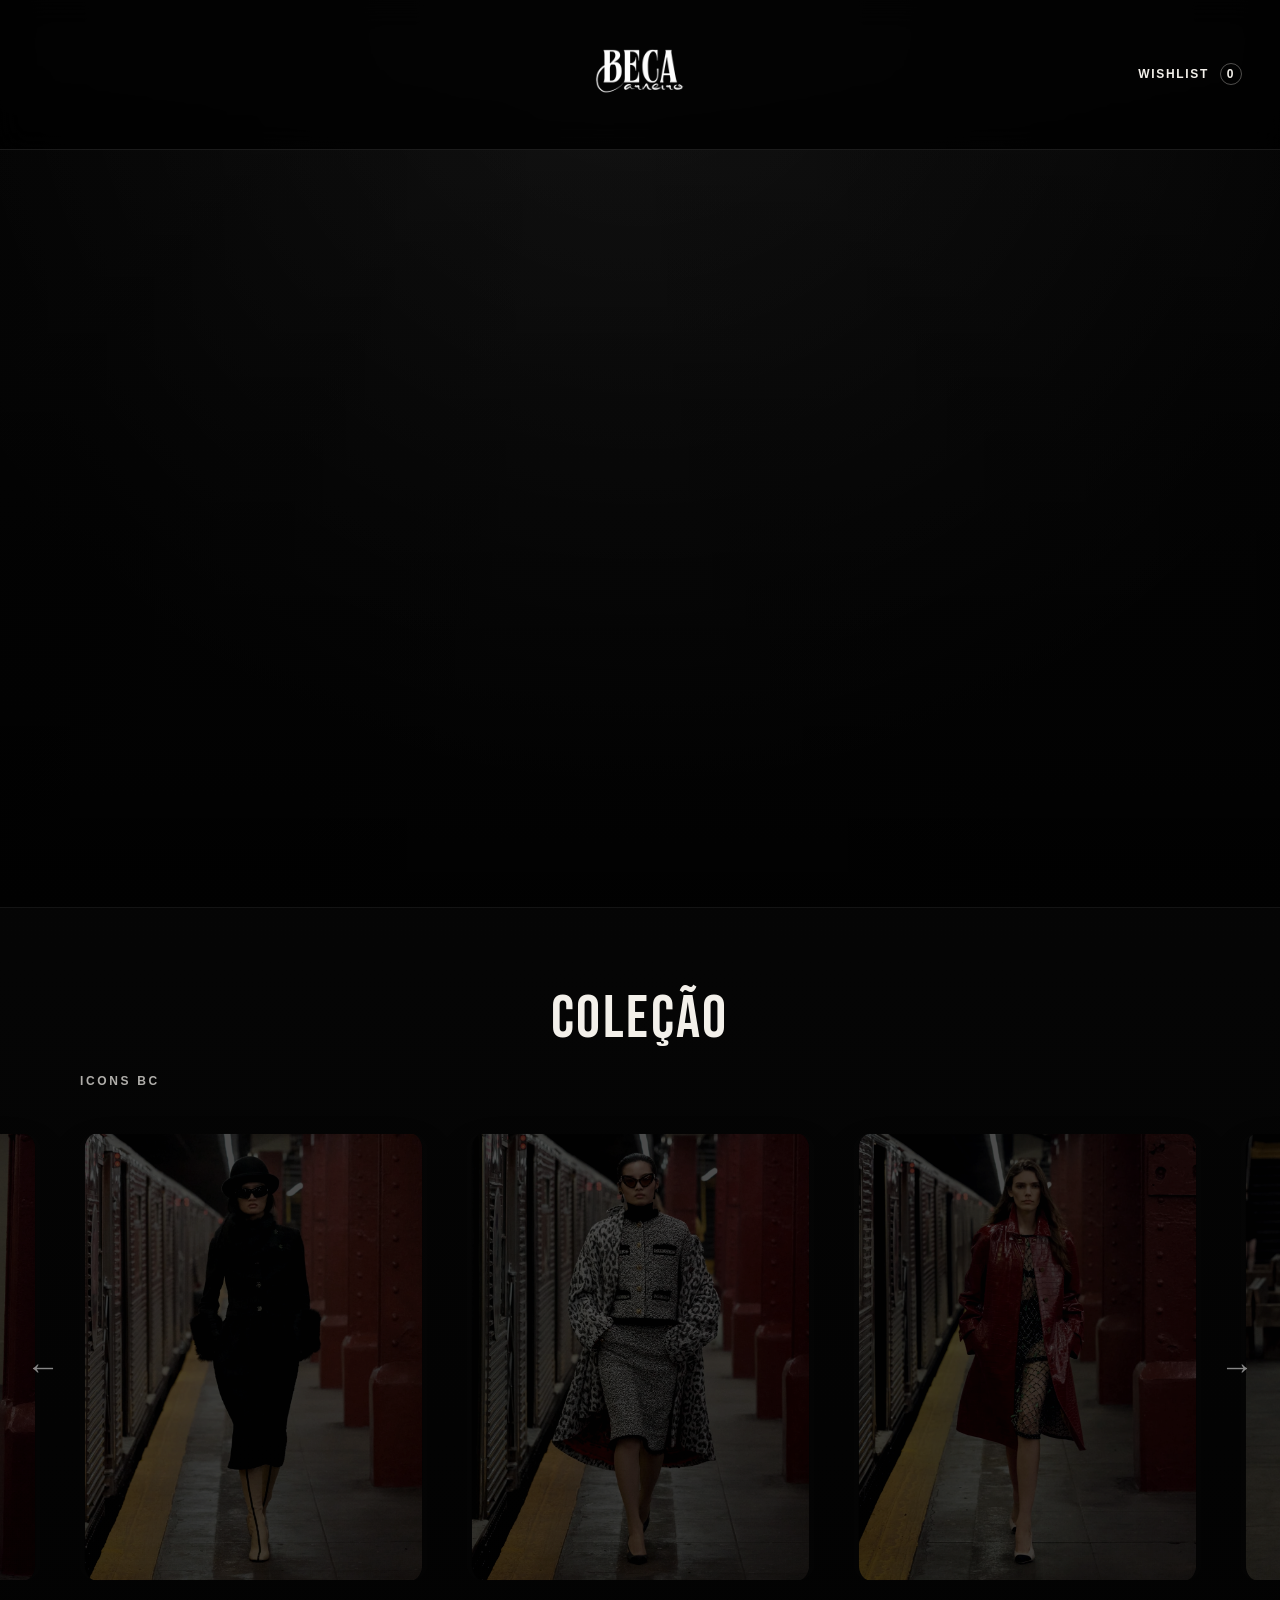
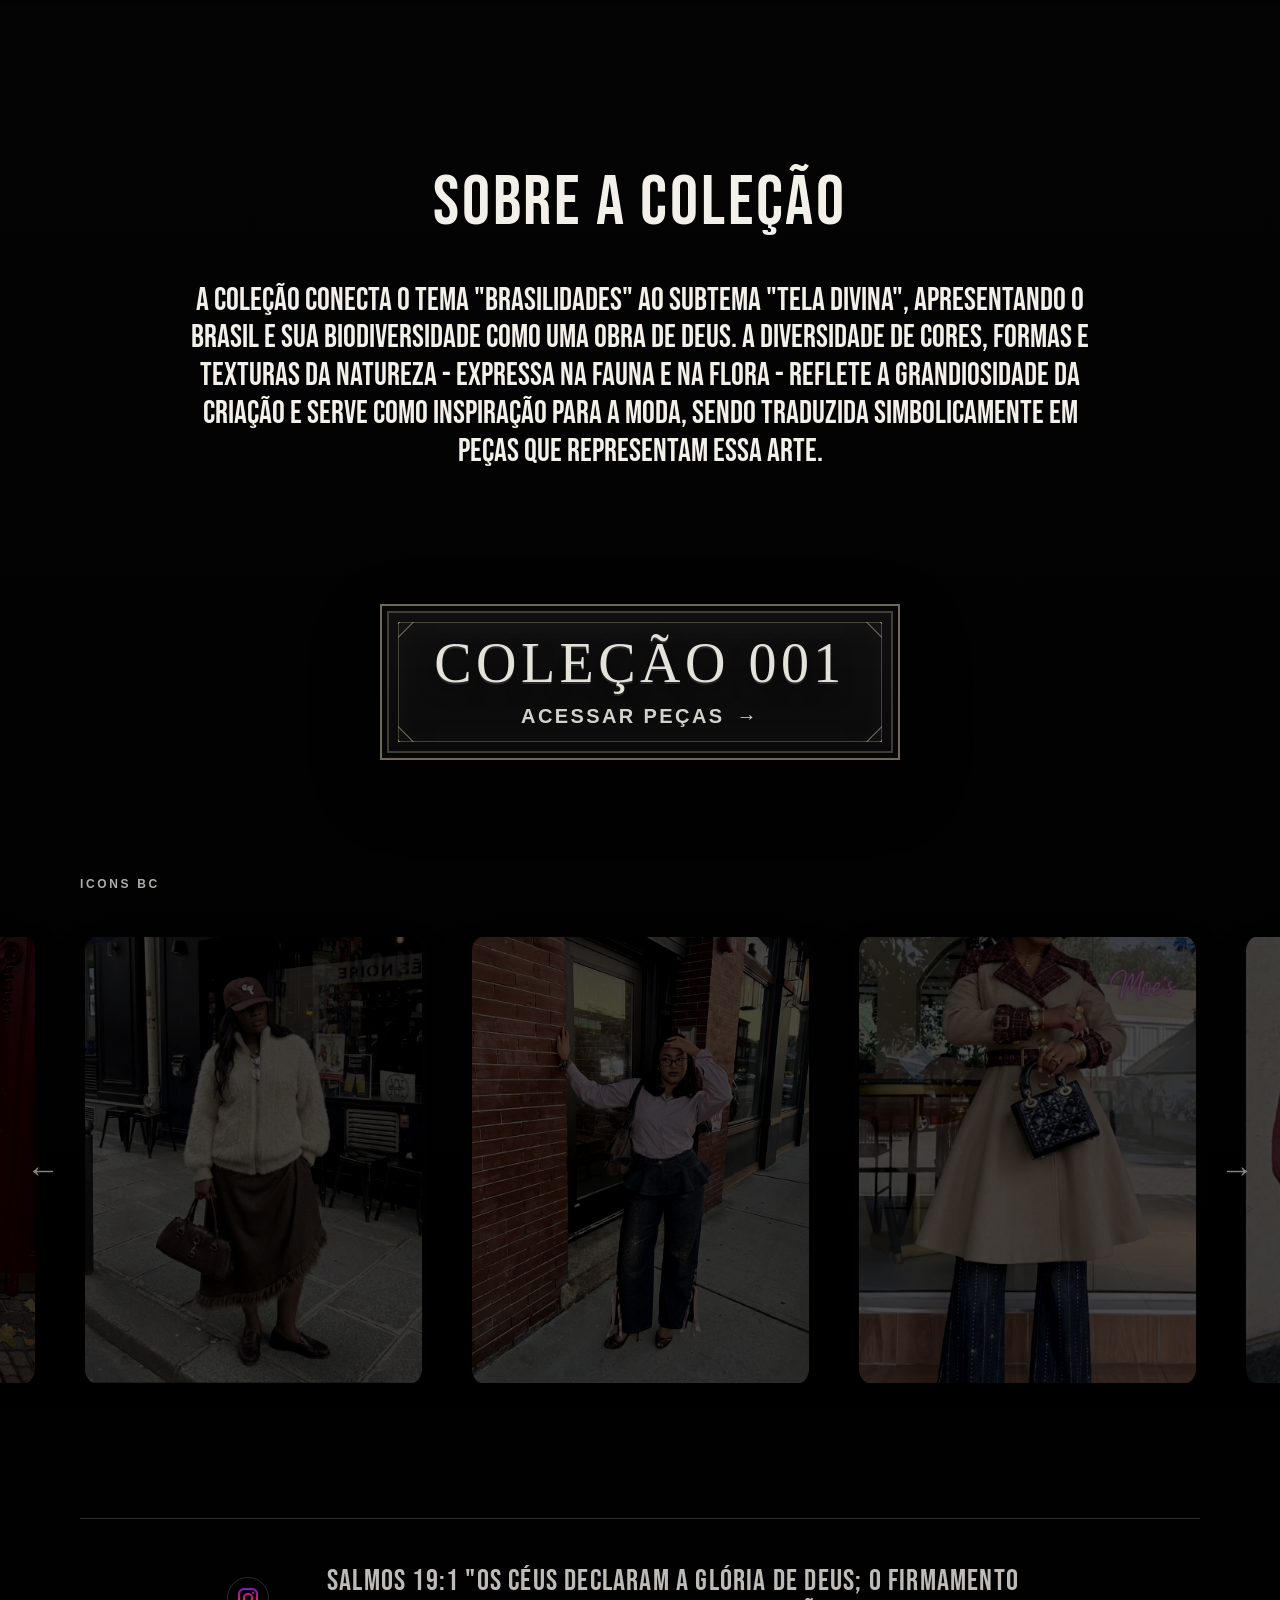
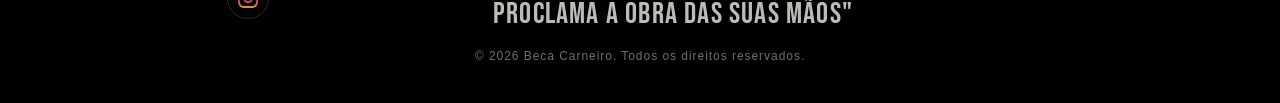
==== commit c6d93f84: "head: icons adicionado no head" ====
--- a/index.html
+++ b/index.html
@@ -1,107 +1,134 @@
-<!DOCTYPE html>
+<!doctype html>
 <html lang="pt-br">
+  <head>
+    <meta charset="UTF-8" />
+    <meta name="viewport" content="width=device-width, initial-scale=1.0" />
+    <title>Beca Carneiro</title>
+    <meta
+      name="description"
+      content="cada peça é pensada para destacar a sua essência. Trabalhamos com semijoias de alta qualidade, criadas com design moderno, brilho duradouro e acabamento impecável. Nosso propósito é oferecer acessórios que valorizam sua beleza natural e acompanham você em todos os momentos — do dia a dia às ocasiões mais especiais."
+    />
+    <link rel="stylesheet" href="css/reset.css" />
+    <link rel="stylesheet" href="css/slick.css" />
+    <link rel="stylesheet" href="css/slick-theme.css" />
+    <link rel="stylesheet" href="css/style.css" />
+    <link rel="stylesheet" href="css/responsivo.css" />
 
-<head>
-    <meta charset="UTF-8">
-    <meta name="viewport" content="width=device-width, initial-scale=1.0">
-    <title>Beca Carneiro</title>
-    <meta name="description"
-        content="cada peça é pensada para destacar a sua essência. Trabalhamos com semijoias de alta qualidade, criadas com design moderno, brilho duradouro e acabamento impecável. Nosso propósito é oferecer acessórios que valorizam sua beleza natural e acompanham você em todos os momentos — do dia a dia às ocasiões mais especiais.">
-    <link rel="stylesheet" href="css/reset.css">
-    <link rel="stylesheet" href="css/slick.css">
-    <link rel="stylesheet" href="css/slick-theme.css">
-    <link rel="stylesheet" href="css/style.css">
-    <link rel="stylesheet" href="css/responsivo.css">
-</head>
+    <link rel="apple-touch-icon" sizes="180x180" href="favicon_io/apple-touch-icon.png" />
+    <link rel="icon" type="image/png" sizes="32x32" href="favicon_io/favicon-32x32.png" />
+    <link rel="icon" type="image/png" sizes="16x16" href="favicon_io/favicon-16x16.png" />
+    <link rel="manifest" href="favicon_io/site.webmanifest" />
+  </head>
 
-<body>
+  <body>
     <header class="topo">
-        <a class="topo-logo" href="index.html" aria-label="Voltar para a página inicial">
-            <img src="assets/BECA-preto.png" alt="Beca Carneiro">
-        </a>
-        <a class="topo-wishlist" href="wishlist.html">Wishlist <span data-wishlist-count>0</span></a>
-       
+      <a
+        class="topo-logo"
+        href="index.html"
+        aria-label="Voltar para a página inicial"
+      >
+        <img src="assets/BECA-preto.png" alt="Beca Carneiro" />
+      </a>
+      <a class="topo-wishlist" href="wishlist.html"
+        >Wishlist <span data-wishlist-count>0</span></a
+      >
     </header>
 
-    
+    <main>
+      <section class="home">
+        <video
+          autoplay
+          muted
+          loop
+          playsinline
+          src="assets/video-gentle.mp4"
+        ></video>
+      </section>
 
-    <main>
-        <section class="home">
-            <video autoplay muted loop playsinline src="assets/video-gentle.mp4"></video>
-        </section>
+      <section class="galeria">
+        <h2>Coleção</h2>
+        <p class="carrossel-label">ICONS BC</p>
 
-        <section class="galeria">
-            <h2>Coleção</h2>
-            <p class="carrossel-label">ICONS BC</p>
+        <div class="galeria-fts galeria-carrossel">
+          <img src="assets/galeria1.jpeg" alt="" />
+          <img src="assets/galeria2.jpeg" alt="" />
+          <img src="assets/galeria3.jpeg" alt="" />
+          <img src="assets/galeria4.jpeg" alt="" />
+          <img src="assets/galeria5.jpeg" alt="" />
+          <img src="assets/galeria6.jpeg" alt="" />
+          <img src="assets/galeria7.jpeg" alt="" />
+        </div>
+      </section>
 
-            <div class="galeria-fts galeria-carrossel">
-                <img src="assets/galeria1.jpeg" alt="">
-                <img src="assets/galeria2.jpeg" alt="">
-                <img src="assets/galeria3.jpeg" alt="">
-                <img src="assets/galeria4.jpeg" alt="">
-                <img src="assets/galeria5.jpeg" alt="">
-                <img src="assets/galeria6.jpeg" alt="">
-                <img src="assets/galeria7.jpeg" alt="">
-            </div>
+      <section class="sobre">
+        <div class="sobre-intro">
+          <h2>Sobre a coleção</h2>
+          <p class="sobre-destaque">
+            A coleção conecta o tema "Brasilidades" ao subtema "Tela Divina",
+            apresentando o Brasil e sua biodiversidade como uma obra de Deus. A
+            diversidade de cores, formas e texturas da natureza - expressa na
+            fauna e na flora - reflete a grandiosidade da criação e serve como
+            inspiração para a moda, sendo traduzida simbolicamente em peças que
+            representam essa arte.
+          </p>
+        </div>
+      </section>
 
-        </section>
+      <section class="colecoes-acesso" aria-label="Acessos das coleções">
+        <a class="colecao-card" href="colecao-001.html">
+          <span class="colecao-numero">Coleção 001</span>
+          <span class="colecao-acao"
+            >Acessar peças <span aria-hidden="true">→</span></span
+          >
+        </a>
+      </section>
 
-        <section class="sobre">
-            <div class="sobre-intro">
-                <h2>Sobre a coleção</h2>
-                <p class="sobre-destaque">
-                    A coleção conecta o tema "Brasilidades" ao subtema "Tela Divina", apresentando o
-                    Brasil e sua biodiversidade como uma obra de Deus. A diversidade de cores, formas e
-                    texturas da natureza - expressa na fauna e na flora - reflete a grandiosidade da
-                    criação e serve como inspiração para a moda, sendo traduzida simbolicamente em peças
-                    que representam essa arte.
-                </p>
-            </div>
-        </section>
+      <section class="galeria galeria-icons">
+        <p class="carrossel-label">ICONS BC</p>
 
-        <section class="colecoes-acesso" aria-label="Acessos das coleções">
-            <a class="colecao-card" href="colecao-001.html">
-                <span class="colecao-numero">Coleção 001</span>
-                <span class="colecao-acao">Acessar peças <span aria-hidden="true">→</span></span>
-            </a>
-        </section>
-
-        <section class="galeria galeria-icons">
-            <p class="carrossel-label">ICONS BC</p>
-
-            <div class="galeria-fts galeria-carrossel">
-                <img src="assets/galeria2/galeria2-1 (1).jpeg" alt="">
-                <img src="assets/galeria2/galeria2-1 (2).jpeg" alt="">
-                <img src="assets/galeria2/galeria2-1 (3).jpeg" alt="">
-                <img src="assets/galeria2/galeria2-1 (4).jpeg" alt="">
-                <img src="assets/galeria2/galeria2-1 (5).jpeg" alt="">
-                <img src="assets/galeria2/galeria2-1 (6).jpeg" alt="">
-                <img src="assets/galeria2/galeria2-1 (7).jpeg" alt="">
-                <img src="assets/galeria2/galeria2-1 (8).jpeg" alt="">
-                <img src="assets/galeria2/galeria2-1 (9).jpeg" alt="">
-                <img src="assets/galeria2/galeria2-1 (10).jpeg" alt="">
-            </div>
-        </section>
-
+        <div class="galeria-fts galeria-carrossel">
+          <img src="assets/galeria2/galeria2-1 (1).jpeg" alt="" />
+          <img src="assets/galeria2/galeria2-1 (2).jpeg" alt="" />
+          <img src="assets/galeria2/galeria2-1 (3).jpeg" alt="" />
+          <img src="assets/galeria2/galeria2-1 (4).jpeg" alt="" />
+          <img src="assets/galeria2/galeria2-1 (5).jpeg" alt="" />
+          <img src="assets/galeria2/galeria2-1 (6).jpeg" alt="" />
+          <img src="assets/galeria2/galeria2-1 (7).jpeg" alt="" />
+          <img src="assets/galeria2/galeria2-1 (8).jpeg" alt="" />
+          <img src="assets/galeria2/galeria2-1 (9).jpeg" alt="" />
+          <img src="assets/galeria2/galeria2-1 (10).jpeg" alt="" />
+        </div>
+      </section>
     </main>
 
     <footer>
-        <div class="footer-logos">
-            <a href="https://www.instagram.com/beccarneiro/?utm_source=ig_web_button_share_sheet" target="_blank" rel="noopener noreferrer">
-                <img src="assets/instagram.png" alt="logo do instagram da marca Beca Carneiro">
-            </a>
-            <h2>Salmos 19:1 "Os céus declaram a glória de Deus; o firmamento proclama a obra das suas mãos"</h2>
-        </div>
-        
-        <p>&copy; 2026 Beca Carneiro. Todos os direitos reservados.</p>
+      <div class="footer-logos">
+        <a
+          href="https://www.instagram.com/beccarneiro/?utm_source=ig_web_button_share_sheet"
+          target="_blank"
+          rel="noopener noreferrer"
+        >
+          <img
+            src="assets/instagram.png"
+            alt="logo do instagram da marca Beca Carneiro"
+          />
+        </a>
+        <h2>
+          Salmos 19:1 "Os céus declaram a glória de Deus; o firmamento proclama
+          a obra das suas mãos"
+        </h2>
+      </div>
+
+      <p>&copy; 2026 Beca Carneiro. Todos os direitos reservados.</p>
     </footer>
-    <script src="https://code.jquery.com/jquery-3.7.1.min.js"
-        integrity="sha256-/JqT3SQfawRcv/BIHPThkBvs0OEvtFFmqPF/lYI/Cxo=" crossorigin="anonymous"></script>
+    <script
+      src="https://code.jquery.com/jquery-3.7.1.min.js"
+      integrity="sha256-/JqT3SQfawRcv/BIHPThkBvs0OEvtFFmqPF/lYI/Cxo="
+      crossorigin="anonymous"
+    ></script>
     <script src="js/slick.min.js"></script>
-    
+
     <script src="js/script.js"></script>
     <script src="js/wishlist.js"></script>
-
-</body>
-
+  </body>
 </html>
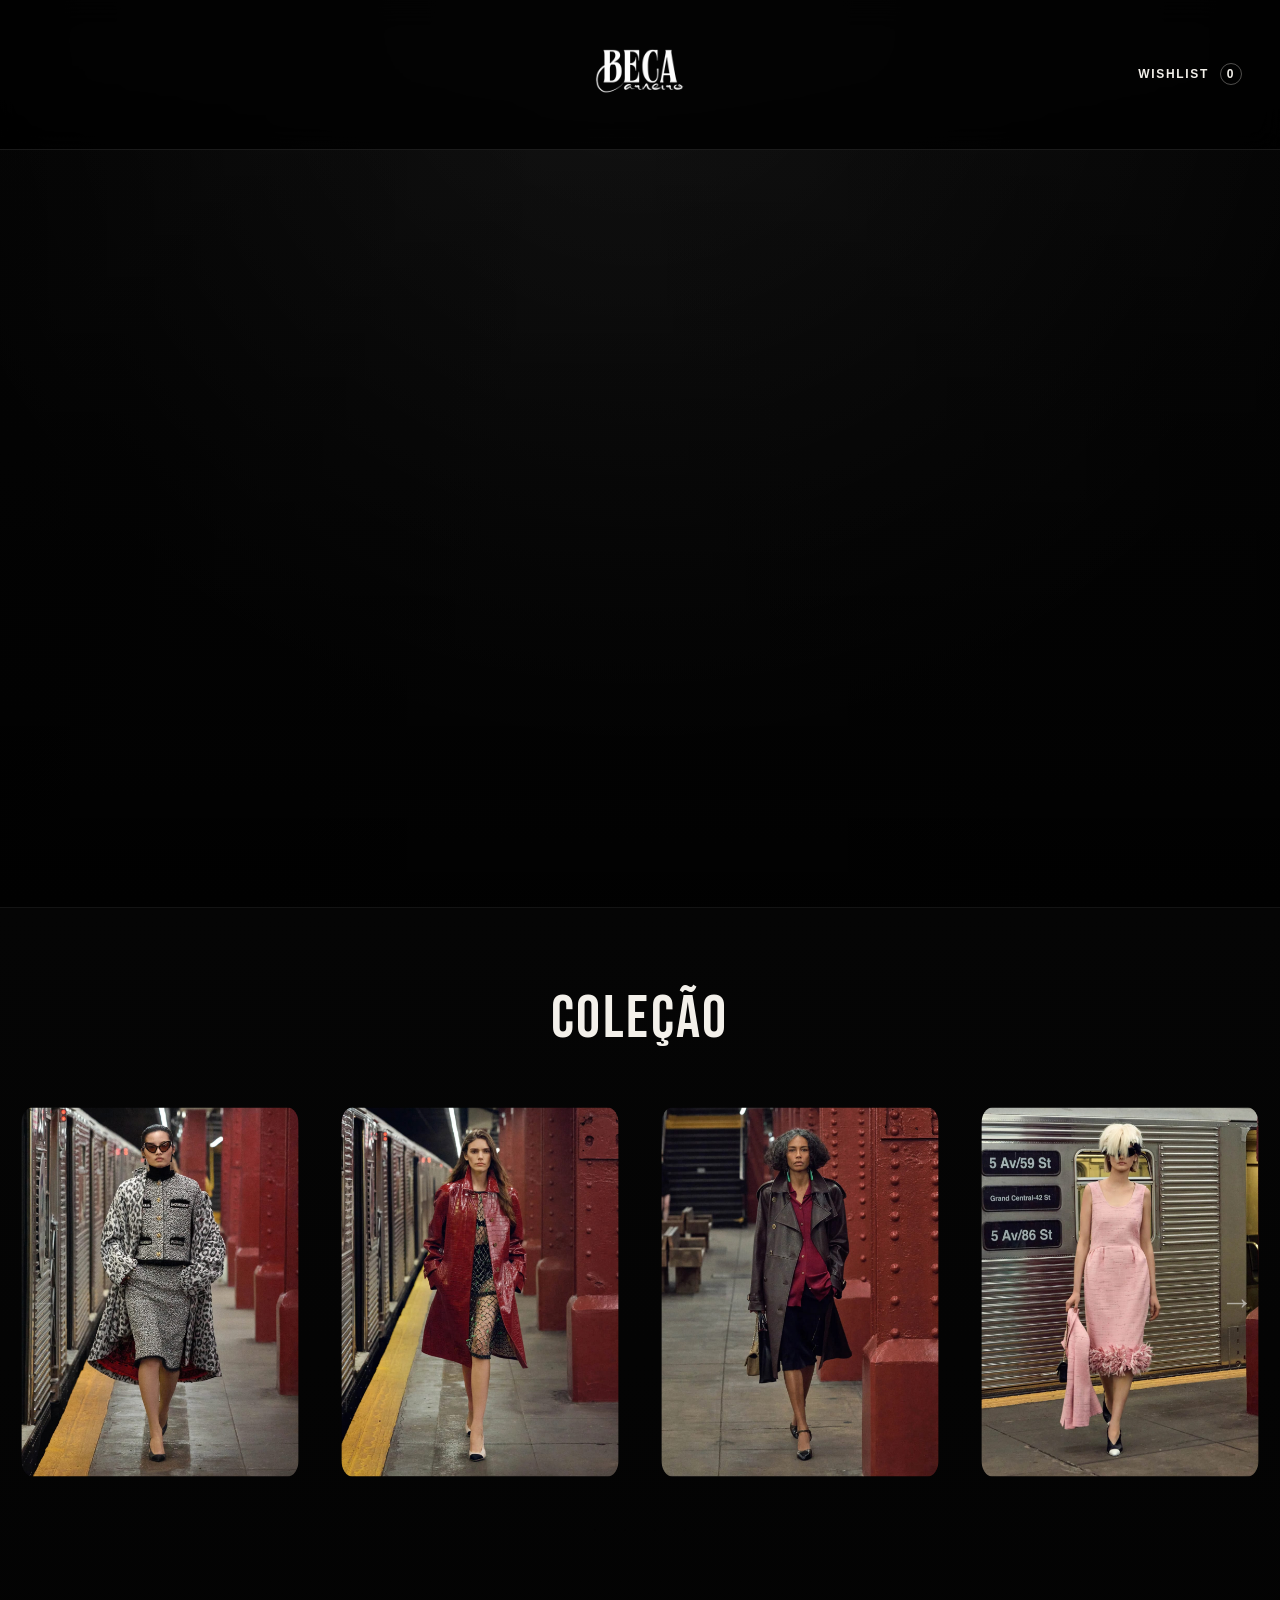
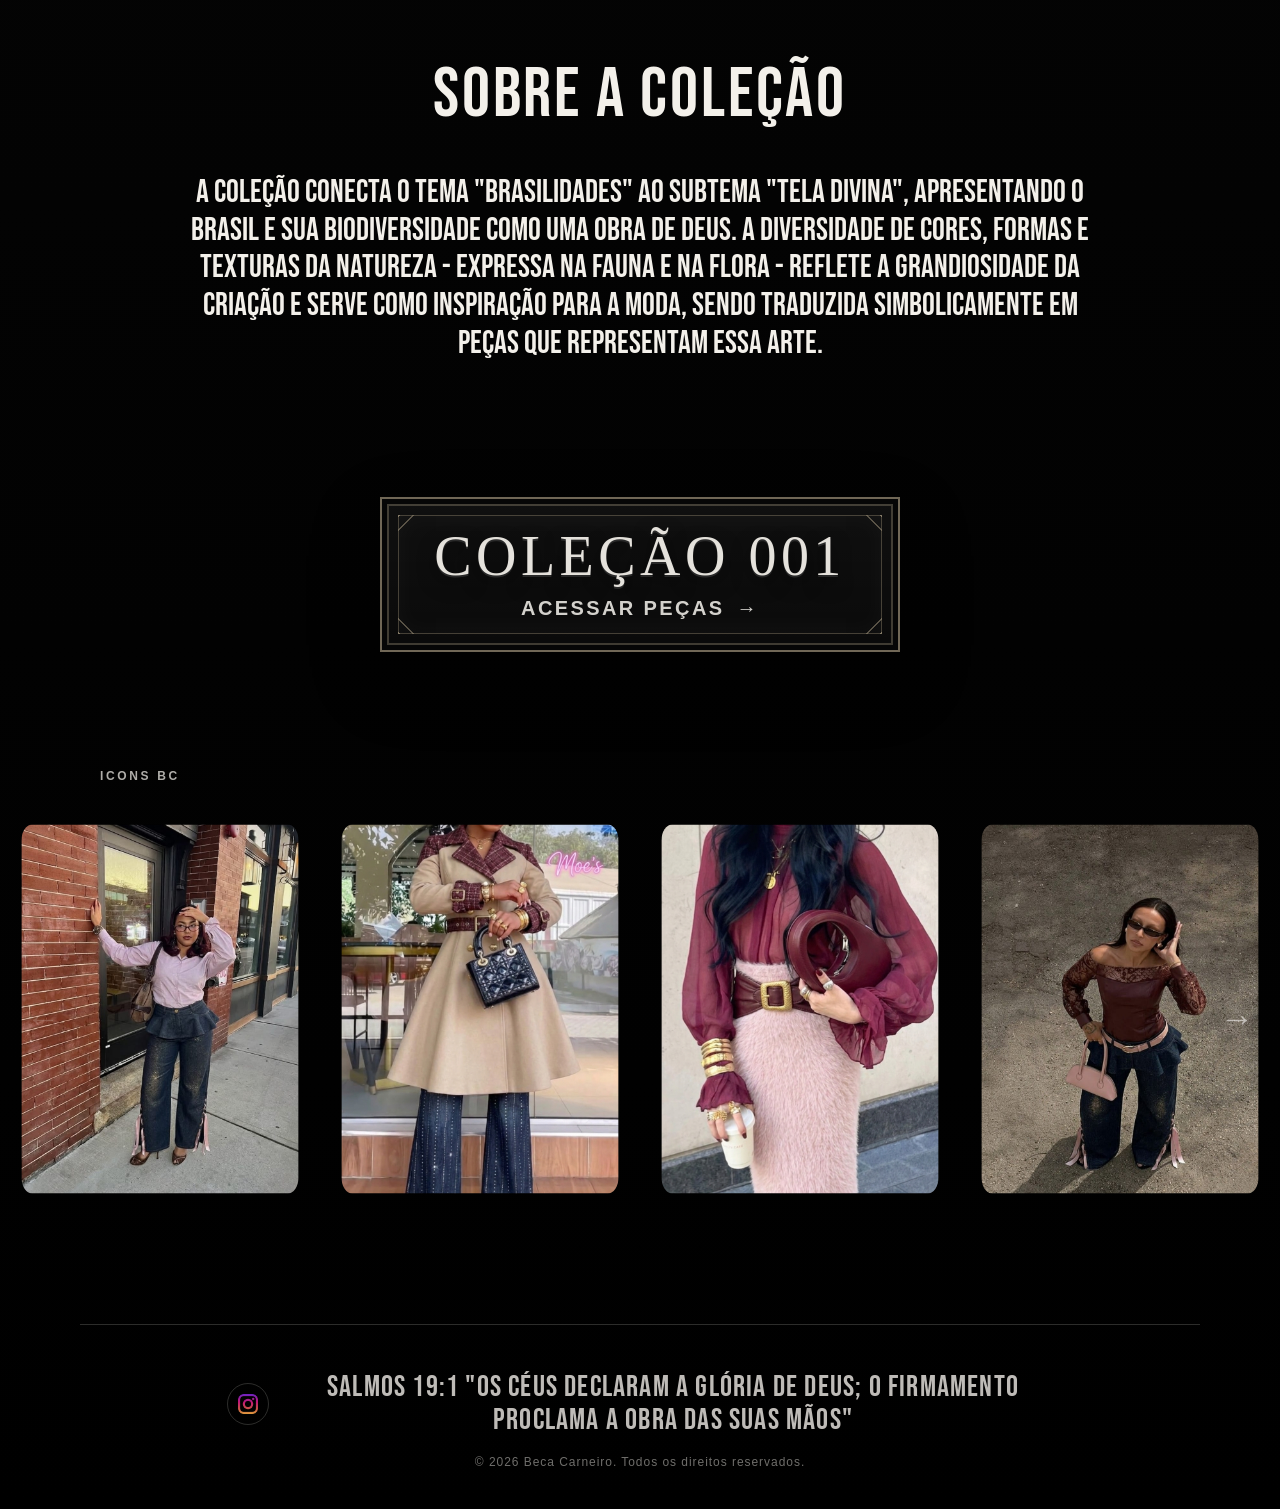
==== commit fcf3cae7: "Ajuste: na galeria com cores ofuscadas" ====
--- a/index.html
+++ b/index.html
@@ -47,7 +47,7 @@
 
       <section class="galeria">
         <h2>Coleção</h2>
-        <p class="carrossel-label">ICONS BC</p>
+       
 
         <div class="galeria-fts galeria-carrossel">
           <img src="assets/galeria1.jpeg" alt="" />
--- a/css/style.css
+++ b/css/style.css
@@ -200,6 +200,8 @@
   letter-spacing: 0.22em;
   text-align: left;
   text-transform: uppercase;
+  margin-left: 100px;
+  
 }
 
 .galeria-fts .slick-slide {
@@ -213,10 +215,10 @@
   object-fit: cover;
   display: block;
   border-radius: 18px;
-  filter: brightness(0.42) grayscale(0.18) contrast(1.08);
+  
   transform: scale(0.9);
-  opacity: 0.72;
-  box-shadow: 0 18px 42px rgba(0, 0, 0, 0.24);
+  
+ 
   transition:
     filter .3s ease,
     opacity .3s ease,
@@ -224,12 +226,7 @@
     box-shadow .3s ease;
 }
 
-.galeria-fts .slick-slide.slick-center img {
-  filter: brightness(1) grayscale(0.04) contrast(1.04);
-  transform: scale(1);
-  opacity: 1;
-  box-shadow: 0 38px 90px rgba(0, 0, 0, 0.44);
-}
+
 
 .galeria-fts .slick-prev:before,
 .galeria-fts .slick-next:before {
